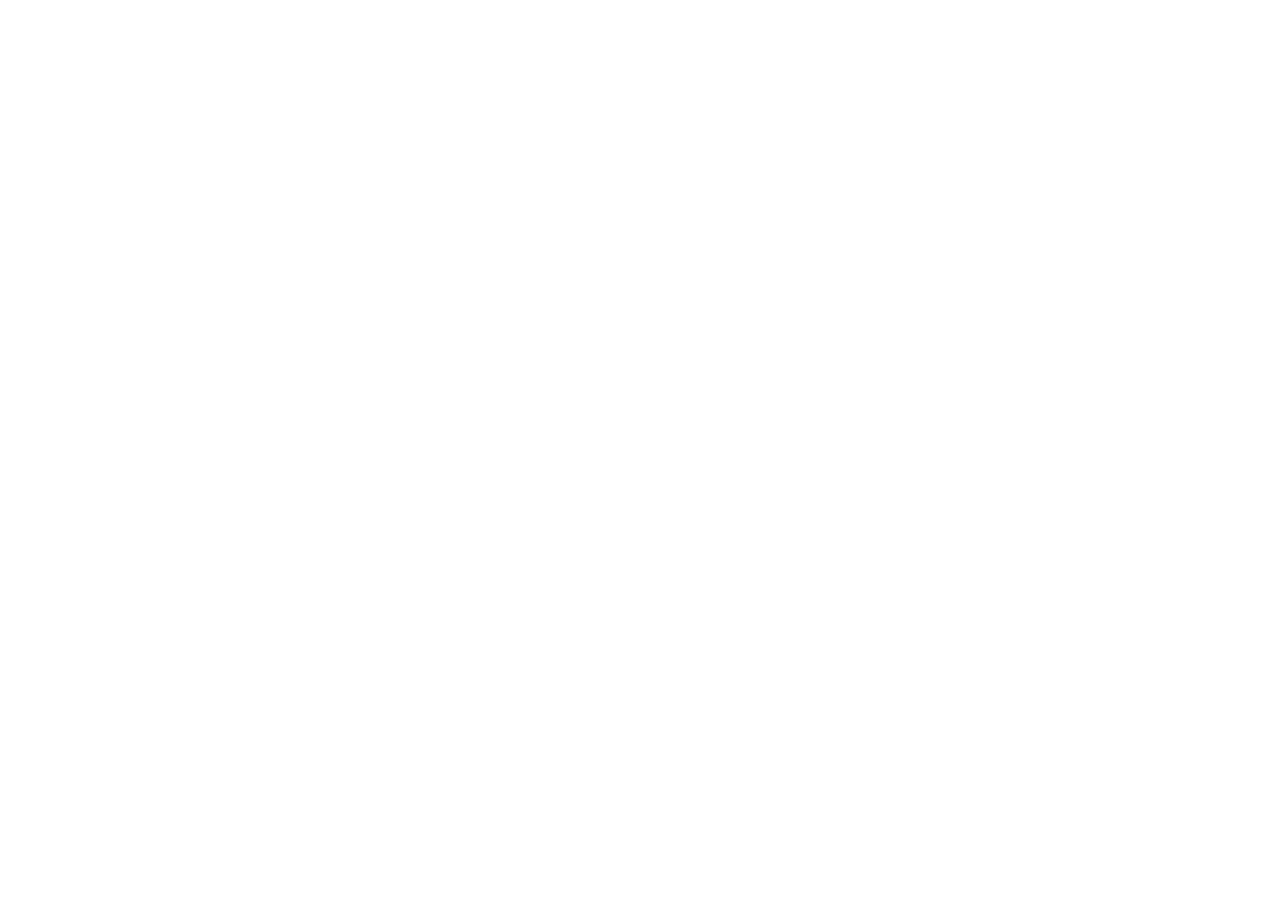
==== index.html @ 7b1ff1d3 "login.html index.html" ====
<!DOCTYPE html>
<!-- 后台主页 -->
<html lang="en">

<head>
  <meta charset="UTF-8">
  <meta http-equiv="X-UA-Compatible" content="IE=edge">
  <meta name="viewport" content="width=device-width, initial-scale=1.0">
  <title>Document</title>
</head>

<body>

</body>

</html>
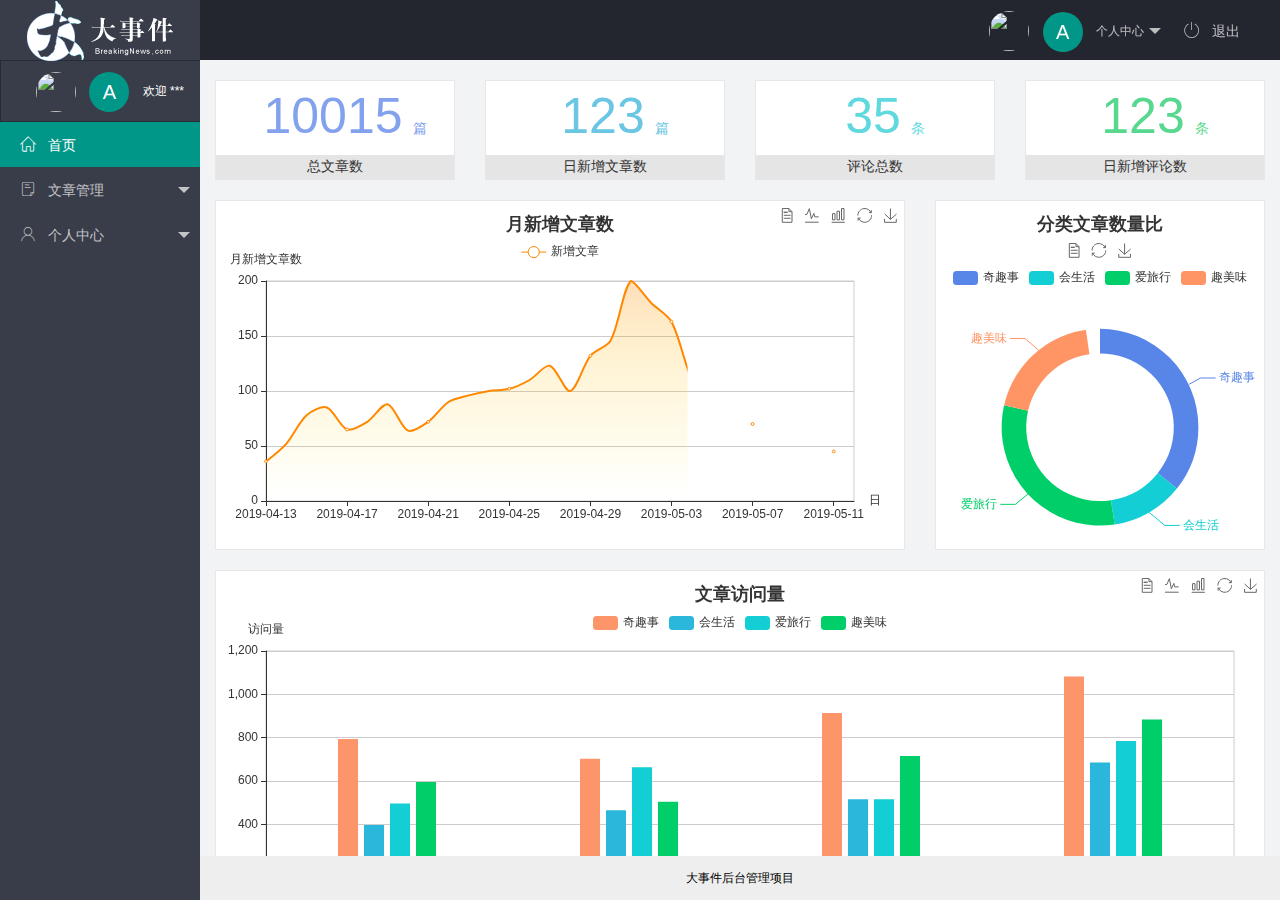
==== commit a3063413: "完成了主页功能的开发" ====
--- a/index.html
+++ b/index.html
@@ -6,11 +6,103 @@
   <meta charset="UTF-8">
   <meta http-equiv="X-UA-Compatible" content="IE=edge">
   <meta name="viewport" content="width=device-width, initial-scale=1.0">
-  <title>Document</title>
+  <title>后台主页</title>
+  <!-- 导入 Layui 的样式表 -->
+  <link rel="stylesheet" href="/assets/lib/layui/css/layui.css">
+  <!-- 导入第三方图标库 -->
+  <link rel="stylesheet" href="/assets/fonts/iconfont.css">
+  <!-- 导入自己的样式表 -->
+  <link rel="stylesheet" href="/assets/css/index.css">
 </head>
 
 <body>
+  <div class="layui-layout layui-layout-admin">
+    <div class="layui-header">
+      <div class="layui-logo layui-hide-xs layui-bg-black">
+        <img src="/assets/images/logo.png" alt="">
+      </div>
+      <!-- 头部区域（可配合layui 已有的水平导航） -->
+      <ul class="layui-nav layui-layout-right">
+        <li class="layui-nav-item layui-hide layui-show-md-inline-block">
+          <a href="javascript:;" class="userinfo">
+            <img src="//tva1.sinaimg.cn/crop.0.0.118.118.180/5db11ff4gw1e77d3nqrv8j203b03cweg.jpg"
+              class="layui-nav-img">
+            <span class="text-avatar">A</span>
+            个人中心
+          </a>
+          <dl class="layui-nav-child">
+            <dd><a href="">基本资料</a></dd>
+            <dd><a href="">更换头像</a></dd>
+            <dd><a href="">重置密码</a></dd>
+          </dl>
+        </li>
+        <li class="layui-nav-item" lay-header-event="menuRight" lay-unselect>
+          <a href="javascript:;" id="btnLogout">
+            <span class="iconfont icon-tuichu"></span>
+            退出
+          </a>
+        </li>
+      </ul>
+    </div>
 
+    <div class="layui-side layui-bg-black">
+      <div class="layui-side-scroll">
+        <div class="userinfo">
+          <img src="//tva1.sinaimg.cn/crop.0.0.118.118.180/5db11ff4gw1e77d3nqrv8j203b03cweg.jpg" class="layui-nav-img">
+          <span class="text-avatar">A</span>
+          <span id="welcome">欢迎 ***</span>
+        </div>
+        <!-- 左侧导航区域（可配合layui已有的垂直导航） -->
+        <ul class="layui-nav layui-nav-tree" lay-shrink="all">
+          <li class="layui-nav-item layui-this">
+            <a href="/home/dashboard.html" target="fm">
+              <span class="iconfont icon-home"></span>
+              首页
+            </a>
+          </li>
+          <li class="layui-nav-item">
+            <a class="" href="javascript:;">
+              <span class="iconfont icon-16"></span>
+              文章管理</a>
+            <dl class="layui-nav-child">
+              <dd><a href="javascript:;"><i class="layui-icon layui-icon-app"></i>文章类别</a></dd>
+              <dd><a href="javascript:;"><i class="layui-icon layui-icon-app"></i>文章列表</a></dd>
+              <dd><a href="javascript:;"><i class="layui-icon layui-icon-app"></i>发布文章</a></dd>
+            </dl>
+          </li>
+          <li class="layui-nav-item">
+            <a href="javascript:;">
+              <span class="iconfont icon-user"></span>
+              个人中心</a>
+            <dl class="layui-nav-child">
+              <dd><a href="javascript:;"><i class="layui-icon layui-icon-app"></i>基本资料</a></dd>
+              <dd><a href="javascript:;"><i class="layui-icon layui-icon-app"></i>更换头像</a></dd>
+              <dd><a href="javascript:;"><i class="layui-icon layui-icon-app"></i>重置密码</a></dd>
+            </dl>
+          </li>
+        </ul>
+      </div>
+    </div>
+
+    <div class="layui-body">
+      <!-- 内容主体区域 -->
+      <iframe src="/home/dashboard.html" frameborder="0" name="fm"></iframe>
+    </div>
+
+    <div class="layui-footer">
+      <!-- 底部固定区域 -->
+      大事件后台管理项目
+    </div>
+  </div>
+
+  <!-- 导入 Layui 的 JS 文件 -->
+  <script src="/assets/lib/layui/layui.all.js"></script>
+  <!-- 导入 jQuery -->
+  <script src="/assets/lib/jquery.js"></script>
+  <!-- 导入自己封装的 baseapi.js 文件 -->
+  <script src="/assets/js/baseapi.js"></script>
+  <!-- 导入自己的 js 文件 -->
+  <script src="/assets/js/index.js"></script>
 </body>
 
 </html>--- a/assets/lib/layui/css/layui.css
+++ b/assets/lib/layui/css/layui.css
@@ -0,0 +1,2 @@
+/** layui-v2.5.5 MIT License By https://www.layui.com */
+ .layui-inline,img{display:inline-block;vertical-align:middle}h1,h2,h3,h4,h5,h6{font-weight:400}.layui-edge,.layui-header,.layui-inline,.layui-main{position:relative}.layui-body,.layui-edge,.layui-elip{overflow:hidden}.layui-btn,.layui-edge,.layui-inline,img{vertical-align:middle}.layui-btn,.layui-disabled,.layui-icon,.layui-unselect{-moz-user-select:none;-webkit-user-select:none;-ms-user-select:none}.layui-elip,.layui-form-checkbox span,.layui-form-pane .layui-form-label{text-overflow:ellipsis;white-space:nowrap}.layui-breadcrumb,.layui-tree-btnGroup{visibility:hidden}blockquote,body,button,dd,div,dl,dt,form,h1,h2,h3,h4,h5,h6,input,li,ol,p,pre,td,textarea,th,ul{margin:0;padding:0;-webkit-tap-highlight-color:rgba(0,0,0,0)}a:active,a:hover{outline:0}img{border:none}li{list-style:none}table{border-collapse:collapse;border-spacing:0}h4,h5,h6{font-size:100%}button,input,optgroup,option,select,textarea{font-family:inherit;font-size:inherit;font-style:inherit;font-weight:inherit;outline:0}pre{white-space:pre-wrap;white-space:-moz-pre-wrap;white-space:-pre-wrap;white-space:-o-pre-wrap;word-wrap:break-word}body{line-height:24px;font:14px Helvetica Neue,Helvetica,PingFang SC,Tahoma,Arial,sans-serif}hr{height:1px;margin:10px 0;border:0;clear:both}a{color:#333;text-decoration:none}a:hover{color:#777}a cite{font-style:normal;*cursor:pointer}.layui-border-box,.layui-border-box *{box-sizing:border-box}.layui-box,.layui-box *{box-sizing:content-box}.layui-clear{clear:both;*zoom:1}.layui-clear:after{content:'\20';clear:both;*zoom:1;display:block;height:0}.layui-inline{*display:inline;*zoom:1}.layui-edge{display:inline-block;width:0;height:0;border-width:6px;border-style:dashed;border-color:transparent}.layui-edge-top{top:-4px;border-bottom-color:#999;border-bottom-style:solid}.layui-edge-right{border-left-color:#999;border-left-style:solid}.layui-edge-bottom{top:2px;border-top-color:#999;border-top-style:solid}.layui-edge-left{border-right-color:#999;border-right-style:solid}.layui-disabled,.layui-disabled:hover{color:#d2d2d2!important;cursor:not-allowed!important}.layui-circle{border-radius:100%}.layui-show{display:block!important}.layui-hide{display:none!important}@font-face{font-family:layui-icon;src:url(../font/iconfont.eot?v=250);src:url(../font/iconfont.eot?v=250#iefix) format('embedded-opentype'),url(../font/iconfont.woff2?v=250) format('woff2'),url(../font/iconfont.woff?v=250) format('woff'),url(../font/iconfont.ttf?v=250) format('truetype'),url(../font/iconfont.svg?v=250#layui-icon) format('svg')}.layui-icon{font-family:layui-icon!important;font-size:16px;font-style:normal;-webkit-font-smoothing:antialiased;-moz-osx-font-smoothing:grayscale}.layui-icon-reply-fill:before{content:"\e611"}.layui-icon-set-fill:before{content:"\e614"}.layui-icon-menu-fill:before{content:"\e60f"}.layui-icon-search:before{content:"\e615"}.layui-icon-share:before{content:"\e641"}.layui-icon-set-sm:before{content:"\e620"}.layui-icon-engine:before{content:"\e628"}.layui-icon-close:before{content:"\1006"}.layui-icon-close-fill:before{content:"\1007"}.layui-icon-chart-screen:before{content:"\e629"}.layui-icon-star:before{content:"\e600"}.layui-icon-circle-dot:before{content:"\e617"}.layui-icon-chat:before{content:"\e606"}.layui-icon-release:before{content:"\e609"}.layui-icon-list:before{content:"\e60a"}.layui-icon-chart:before{content:"\e62c"}.layui-icon-ok-circle:before{content:"\1005"}.layui-icon-layim-theme:before{content:"\e61b"}.layui-icon-table:before{content:"\e62d"}.layui-icon-right:before{content:"\e602"}.layui-icon-left:before{content:"\e603"}.layui-icon-cart-simple:before{content:"\e698"}.layui-icon-face-cry:before{content:"\e69c"}.layui-icon-face-smile:before{content:"\e6af"}.layui-icon-survey:before{content:"\e6b2"}.layui-icon-tree:before{content:"\e62e"}.layui-icon-upload-circle:before{content:"\e62f"}.layui-icon-add-circle:before{content:"\e61f"}.layui-icon-download-circle:before{content:"\e601"}.layui-icon-templeate-1:before{content:"\e630"}.layui-icon-util:before{content:"\e631"}.layui-icon-face-surprised:before{content:"\e664"}.layui-icon-edit:before{content:"\e642"}.layui-icon-speaker:before{content:"\e645"}.layui-icon-down:before{content:"\e61a"}.layui-icon-file:before{content:"\e621"}.layui-icon-layouts:before{content:"\e632"}.layui-icon-rate-half:before{content:"\e6c9"}.layui-icon-add-circle-fine:before{content:"\e608"}.layui-icon-prev-circle:before{content:"\e633"}.layui-icon-read:before{content:"\e705"}.layui-icon-404:before{content:"\e61c"}.layui-icon-carousel:before{content:"\e634"}.layui-icon-help:before{content:"\e607"}.layui-icon-code-circle:before{content:"\e635"}.layui-icon-water:before{content:"\e636"}.layui-icon-username:before{content:"\e66f"}.layui-icon-find-fill:before{content:"\e670"}.layui-icon-about:before{content:"\e60b"}.layui-icon-location:before{content:"\e715"}.layui-icon-up:before{content:"\e619"}.layui-icon-pause:before{content:"\e651"}.layui-icon-date:before{content:"\e637"}.layui-icon-layim-uploadfile:before{content:"\e61d"}.layui-icon-delete:before{content:"\e640"}.layui-icon-play:before{content:"\e652"}.layui-icon-top:before{content:"\e604"}.layui-icon-friends:before{content:"\e612"}.layui-icon-refresh-3:before{content:"\e9aa"}.layui-icon-ok:before{content:"\e605"}.layui-icon-layer:before{content:"\e638"}.layui-icon-face-smile-fine:before{content:"\e60c"}.layui-icon-dollar:before{content:"\e659"}.layui-icon-group:before{content:"\e613"}.layui-icon-layim-download:before{content:"\e61e"}.layui-icon-picture-fine:before{content:"\e60d"}.layui-icon-link:before{content:"\e64c"}.layui-icon-diamond:before{content:"\e735"}.layui-icon-log:before{content:"\e60e"}.layui-icon-rate-solid:before{content:"\e67a"}.layui-icon-fonts-del:before{content:"\e64f"}.layui-icon-unlink:before{content:"\e64d"}.layui-icon-fonts-clear:before{content:"\e639"}.layui-icon-triangle-r:before{content:"\e623"}.layui-icon-circle:before{content:"\e63f"}.layui-icon-radio:before{content:"\e643"}.layui-icon-align-center:before{content:"\e647"}.layui-icon-align-right:before{content:"\e648"}.layui-icon-align-left:before{content:"\e649"}.layui-icon-loading-1:before{content:"\e63e"}.layui-icon-return:before{content:"\e65c"}.layui-icon-fonts-strong:before{content:"\e62b"}.layui-icon-upload:before{content:"\e67c"}.layui-icon-dialogue:before{content:"\e63a"}.layui-icon-video:before{content:"\e6ed"}.layui-icon-headset:before{content:"\e6fc"}.layui-icon-cellphone-fine:before{content:"\e63b"}.layui-icon-add-1:before{content:"\e654"}.layui-icon-face-smile-b:before{content:"\e650"}.layui-icon-fonts-html:before{content:"\e64b"}.layui-icon-form:before{content:"\e63c"}.layui-icon-cart:before{content:"\e657"}.layui-icon-camera-fill:before{content:"\e65d"}.layui-icon-tabs:before{content:"\e62a"}.layui-icon-fonts-code:before{content:"\e64e"}.layui-icon-fire:before{content:"\e756"}.layui-icon-set:before{content:"\e716"}.layui-icon-fonts-u:before{content:"\e646"}.layui-icon-triangle-d:before{content:"\e625"}.layui-icon-tips:before{content:"\e702"}.layui-icon-picture:before{content:"\e64a"}.layui-icon-more-vertical:before{content:"\e671"}.layui-icon-flag:before{content:"\e66c"}.layui-icon-loading:before{content:"\e63d"}.layui-icon-fonts-i:before{content:"\e644"}.layui-icon-refresh-1:before{content:"\e666"}.layui-icon-rmb:before{content:"\e65e"}.layui-icon-home:before{content:"\e68e"}.layui-icon-user:before{content:"\e770"}.layui-icon-notice:before{content:"\e667"}.layui-icon-login-weibo:before{content:"\e675"}.layui-icon-voice:before{content:"\e688"}.layui-icon-upload-drag:before{content:"\e681"}.layui-icon-login-qq:before{content:"\e676"}.layui-icon-snowflake:before{content:"\e6b1"}.layui-icon-file-b:before{content:"\e655"}.layui-icon-template:before{content:"\e663"}.layui-icon-auz:before{content:"\e672"}.layui-icon-console:before{content:"\e665"}.layui-icon-app:before{content:"\e653"}.layui-icon-prev:before{content:"\e65a"}.layui-icon-website:before{content:"\e7ae"}.layui-icon-next:before{content:"\e65b"}.layui-icon-component:before{content:"\e857"}.layui-icon-more:before{content:"\e65f"}.layui-icon-login-wechat:before{content:"\e677"}.layui-icon-shrink-right:before{content:"\e668"}.layui-icon-spread-left:before{content:"\e66b"}.layui-icon-camera:before{content:"\e660"}.layui-icon-note:before{content:"\e66e"}.layui-icon-refresh:before{content:"\e669"}.layui-icon-female:before{content:"\e661"}.layui-icon-male:before{content:"\e662"}.layui-icon-password:before{content:"\e673"}.layui-icon-senior:before{content:"\e674"}.layui-icon-theme:before{content:"\e66a"}.layui-icon-tread:before{content:"\e6c5"}.layui-icon-praise:before{content:"\e6c6"}.layui-icon-star-fill:before{content:"\e658"}.layui-icon-rate:before{content:"\e67b"}.layui-icon-template-1:before{content:"\e656"}.layui-icon-vercode:before{content:"\e679"}.layui-icon-cellphone:before{content:"\e678"}.layui-icon-screen-full:before{content:"\e622"}.layui-icon-screen-restore:before{content:"\e758"}.layui-icon-cols:before{content:"\e610"}.layui-icon-export:before{content:"\e67d"}.layui-icon-print:before{content:"\e66d"}.layui-icon-slider:before{content:"\e714"}.layui-icon-addition:before{content:"\e624"}.layui-icon-subtraction:before{content:"\e67e"}.layui-icon-service:before{content:"\e626"}.layui-icon-transfer:before{content:"\e691"}.layui-main{width:1140px;margin:0 auto}.layui-header{z-index:1000;height:60px}.layui-header a:hover{transition:all .5s;-webkit-transition:all .5s}.layui-side{position:fixed;left:0;top:0;bottom:0;z-index:999;width:200px;overflow-x:hidden}.layui-side-scroll{position:relative;width:220px;height:100%;overflow-x:hidden}.layui-body{position:absolute;left:200px;right:0;top:0;bottom:0;z-index:998;width:auto;overflow-y:auto;box-sizing:border-box}.layui-layout-body{overflow:hidden}.layui-layout-admin .layui-header{background-color:#23262E}.layui-layout-admin .layui-side{top:60px;width:200px;overflow-x:hidden}.layui-layout-admin .layui-body{position:fixed;top:60px;bottom:44px}.layui-layout-admin .layui-main{width:auto;margin:0 15px}.layui-layout-admin .layui-footer{position:fixed;left:200px;right:0;bottom:0;height:44px;line-height:44px;padding:0 15px;background-color:#eee}.layui-layout-admin .layui-logo{position:absolute;left:0;top:0;width:200px;height:100%;line-height:60px;text-align:center;color:#009688;font-size:16px}.layui-layout-admin .layui-header .layui-nav{background:0 0}.layui-layout-left{position:absolute!important;left:200px;top:0}.layui-layout-right{position:absolute!important;right:0;top:0}.layui-container{position:relative;margin:0 auto;padding:0 15px;box-sizing:border-box}.layui-fluid{position:relative;margin:0 auto;padding:0 15px}.layui-row:after,.layui-row:before{content:'';display:block;clear:both}.layui-col-lg1,.layui-col-lg10,.layui-col-lg11,.layui-col-lg12,.layui-col-lg2,.layui-col-lg3,.layui-col-lg4,.layui-col-lg5,.layui-col-lg6,.layui-col-lg7,.layui-col-lg8,.layui-col-lg9,.layui-col-md1,.layui-col-md10,.layui-col-md11,.layui-col-md12,.layui-col-md2,.layui-col-md3,.layui-col-md4,.layui-col-md5,.layui-col-md6,.layui-col-md7,.layui-col-md8,.layui-col-md9,.layui-col-sm1,.layui-col-sm10,.layui-col-sm11,.layui-col-sm12,.layui-col-sm2,.layui-col-sm3,.layui-col-sm4,.layui-col-sm5,.layui-col-sm6,.layui-col-sm7,.layui-col-sm8,.layui-col-sm9,.layui-col-xs1,.layui-col-xs10,.layui-col-xs11,.layui-col-xs12,.layui-col-xs2,.layui-col-xs3,.layui-col-xs4,.layui-col-xs5,.layui-col-xs6,.layui-col-xs7,.layui-col-xs8,.layui-col-xs9{position:relative;display:block;box-sizing:border-box}.layui-col-xs1,.layui-col-xs10,.layui-col-xs11,.layui-col-xs12,.layui-col-xs2,.layui-col-xs3,.layui-col-xs4,.layui-col-xs5,.layui-col-xs6,.layui-col-xs7,.layui-col-xs8,.layui-col-xs9{float:left}.layui-col-xs1{width:8.33333333%}.layui-col-xs2{width:16.66666667%}.layui-col-xs3{width:25%}.layui-col-xs4{width:33.33333333%}.layui-col-xs5{width:41.66666667%}.layui-col-xs6{width:50%}.layui-col-xs7{width:58.33333333%}.layui-col-xs8{width:66.66666667%}.layui-col-xs9{width:75%}.layui-col-xs10{width:83.33333333%}.layui-col-xs11{width:91.66666667%}.layui-col-xs12{width:100%}.layui-col-xs-offset1{margin-left:8.33333333%}.layui-col-xs-offset2{margin-left:16.66666667%}.layui-col-xs-offset3{margin-left:25%}.layui-col-xs-offset4{margin-left:33.33333333%}.layui-col-xs-offset5{margin-left:41.66666667%}.layui-col-xs-offset6{margin-left:50%}.layui-col-xs-offset7{margin-left:58.33333333%}.layui-col-xs-offset8{margin-left:66.66666667%}.layui-col-xs-offset9{margin-left:75%}.layui-col-xs-offset10{margin-left:83.33333333%}.layui-col-xs-offset11{margin-left:91.66666667%}.layui-col-xs-offset12{margin-left:100%}@media screen and (max-width:768px){.layui-hide-xs{display:none!important}.layui-show-xs-block{display:block!important}.layui-show-xs-inline{display:inline!important}.layui-show-xs-inline-block{display:inline-block!important}}@media screen and (min-width:768px){.layui-container{width:750px}.layui-hide-sm{display:none!important}.layui-show-sm-block{display:block!important}.layui-show-sm-inline{display:inline!important}.layui-show-sm-inline-block{display:inline-block!important}.layui-col-sm1,.layui-col-sm10,.layui-col-sm11,.layui-col-sm12,.layui-col-sm2,.layui-col-sm3,.layui-col-sm4,.layui-col-sm5,.layui-col-sm6,.layui-col-sm7,.layui-col-sm8,.layui-col-sm9{float:left}.layui-col-sm1{width:8.33333333%}.layui-col-sm2{width:16.66666667%}.layui-col-sm3{width:25%}.layui-col-sm4{width:33.33333333%}.layui-col-sm5{width:41.66666667%}.layui-col-sm6{width:50%}.layui-col-sm7{width:58.33333333%}.layui-col-sm8{width:66.66666667%}.layui-col-sm9{width:75%}.layui-col-sm10{width:83.33333333%}.layui-col-sm11{width:91.66666667%}.layui-col-sm12{width:100%}.layui-col-sm-offset1{margin-left:8.33333333%}.layui-col-sm-offset2{margin-left:16.66666667%}.layui-col-sm-offset3{margin-left:25%}.layui-col-sm-offset4{margin-left:33.33333333%}.layui-col-sm-offset5{margin-left:41.66666667%}.layui-col-sm-offset6{margin-left:50%}.layui-col-sm-offset7{margin-left:58.33333333%}.layui-col-sm-offset8{margin-left:66.66666667%}.layui-col-sm-offset9{margin-left:75%}.layui-col-sm-offset10{margin-left:83.33333333%}.layui-col-sm-offset11{margin-left:91.66666667%}.layui-col-sm-offset12{margin-left:100%}}@media screen and (min-width:992px){.layui-container{width:970px}.layui-hide-md{display:none!important}.layui-show-md-block{display:block!important}.layui-show-md-inline{display:inline!important}.layui-show-md-inline-block{display:inline-block!important}.layui-col-md1,.layui-col-md10,.layui-col-md11,.layui-col-md12,.layui-col-md2,.layui-col-md3,.layui-col-md4,.layui-col-md5,.layui-col-md6,.layui-col-md7,.layui-col-md8,.layui-col-md9{float:left}.layui-col-md1{width:8.33333333%}.layui-col-md2{width:16.66666667%}.layui-col-md3{width:25%}.layui-col-md4{width:33.33333333%}.layui-col-md5{width:41.66666667%}.layui-col-md6{width:50%}.layui-col-md7{width:58.33333333%}.layui-col-md8{width:66.66666667%}.layui-col-md9{width:75%}.layui-col-md10{width:83.33333333%}.layui-col-md11{width:91.66666667%}.layui-col-md12{width:100%}.layui-col-md-offset1{margin-left:8.33333333%}.layui-col-md-offset2{margin-left:16.66666667%}.layui-col-md-offset3{margin-left:25%}.layui-col-md-offset4{margin-left:33.33333333%}.layui-col-md-offset5{margin-left:41.66666667%}.layui-col-md-offset6{margin-left:50%}.layui-col-md-offset7{margin-left:58.33333333%}.layui-col-md-offset8{margin-left:66.66666667%}.layui-col-md-offset9{margin-left:75%}.layui-col-md-offset10{margin-left:83.33333333%}.layui-col-md-offset11{margin-left:91.66666667%}.layui-col-md-offset12{margin-left:100%}}@media screen and (min-width:1200px){.layui-container{width:1170px}.layui-hide-lg{display:none!important}.layui-show-lg-block{display:block!important}.layui-show-lg-inline{display:inline!important}.layui-show-lg-inline-block{display:inline-block!important}.layui-col-lg1,.layui-col-lg10,.layui-col-lg11,.layui-col-lg12,.layui-col-lg2,.layui-col-lg3,.layui-col-lg4,.layui-col-lg5,.layui-col-lg6,.layui-col-lg7,.layui-col-lg8,.layui-col-lg9{float:left}.layui-col-lg1{width:8.33333333%}.layui-col-lg2{width:16.66666667%}.layui-col-lg3{width:25%}.layui-col-lg4{width:33.33333333%}.layui-col-lg5{width:41.66666667%}.layui-col-lg6{width:50%}.layui-col-lg7{width:58.33333333%}.layui-col-lg8{width:66.66666667%}.layui-col-lg9{width:75%}.layui-col-lg10{width:83.33333333%}.layui-col-lg11{width:91.66666667%}.layui-col-lg12{width:100%}.layui-col-lg-offset1{margin-left:8.33333333%}.layui-col-lg-offset2{margin-left:16.66666667%}.layui-col-lg-offset3{margin-left:25%}.layui-col-lg-offset4{margin-left:33.33333333%}.layui-col-lg-offset5{margin-left:41.66666667%}.layui-col-lg-offset6{margin-left:50%}.layui-col-lg-offset7{margin-left:58.33333333%}.layui-col-lg-offset8{margin-left:66.66666667%}.layui-col-lg-offset9{margin-left:75%}.layui-col-lg-offset10{margin-left:83.33333333%}.layui-col-lg-offset11{margin-left:91.66666667%}.layui-col-lg-offset12{margin-left:100%}}.layui-col-space1{margin:-.5px}.layui-col-space1>*{padding:.5px}.layui-col-space3{margin:-1.5px}.layui-col-space3>*{padding:1.5px}.layui-col-space5{margin:-2.5px}.layui-col-space5>*{padding:2.5px}.layui-col-space8{margin:-3.5px}.layui-col-space8>*{padding:3.5px}.layui-col-space10{margin:-5px}.layui-col-space10>*{padding:5px}.layui-col-space12{margin:-6px}.layui-col-space12>*{padding:6px}.layui-col-space15{margin:-7.5px}.layui-col-space15>*{padding:7.5px}.layui-col-space18{margin:-9px}.layui-col-space18>*{padding:9px}.layui-col-space20{margin:-10px}.layui-col-space20>*{padding:10px}.layui-col-space22{margin:-11px}.layui-col-space22>*{padding:11px}.layui-col-space25{margin:-12.5px}.layui-col-space25>*{padding:12.5px}.layui-col-space30{margin:-15px}.layui-col-space30>*{padding:15px}.layui-btn,.layui-input,.layui-select,.layui-textarea,.layui-upload-button{outline:0;-webkit-appearance:none;transition:all .3s;-webkit-transition:all .3s;box-sizing:border-box}.layui-elem-quote{margin-bottom:10px;padding:15px;line-height:22px;border-left:5px solid #009688;border-radius:0 2px 2px 0;background-color:#f2f2f2}.layui-quote-nm{border-style:solid;border-width:1px 1px 1px 5px;background:0 0}.layui-elem-field{margin-bottom:10px;padding:0;border-width:1px;border-style:solid}.layui-elem-field legend{margin-left:20px;padding:0 10px;font-size:20px;font-weight:300}.layui-field-title{margin:10px 0 20px;border-width:1px 0 0}.layui-field-box{padding:10px 15px}.layui-field-title .layui-field-box{padding:10px 0}.layui-progress{position:relative;height:6px;border-radius:20px;background-color:#e2e2e2}.layui-progress-bar{position:absolute;left:0;top:0;width:0;max-width:100%;height:6px;border-radius:20px;text-align:right;background-color:#5FB878;transition:all .3s;-webkit-transition:all .3s}.layui-progress-big,.layui-progress-big .layui-progress-bar{height:18px;line-height:18px}.layui-progress-text{position:relative;top:-20px;line-height:18px;font-size:12px;color:#666}.layui-progress-big .layui-progress-text{position:static;padding:0 10px;color:#fff}.layui-collapse{border-width:1px;border-style:solid;border-radius:2px}.layui-colla-content,.layui-colla-item{border-top-width:1px;border-top-style:solid}.layui-colla-item:first-child{border-top:none}.layui-colla-title{position:relative;height:42px;line-height:42px;padding:0 15px 0 35px;color:#333;background-color:#f2f2f2;cursor:pointer;font-size:14px;overflow:hidden}.layui-colla-content{display:none;padding:10px 15px;line-height:22px;color:#666}.layui-colla-icon{position:absolute;left:15px;top:0;font-size:14px}.layui-card{margin-bottom:15px;border-radius:2px;background-color:#fff;box-shadow:0 1px 2px 0 rgba(0,0,0,.05)}.layui-card:last-child{margin-bottom:0}.layui-card-header{position:relative;height:42px;line-height:42px;padding:0 15px;border-bottom:1px solid #f6f6f6;color:#333;border-radius:2px 2px 0 0;font-size:14px}.layui-bg-black,.layui-bg-blue,.layui-bg-cyan,.layui-bg-green,.layui-bg-orange,.layui-bg-red{color:#fff!important}.layui-card-body{position:relative;padding:10px 15px;line-height:24px}.layui-card-body[pad15]{padding:15px}.layui-card-body[pad20]{padding:20px}.layui-card-body .layui-table{margin:5px 0}.layui-card .layui-tab{margin:0}.layui-panel-window{position:relative;padding:15px;border-radius:0;border-top:5px solid #E6E6E6;background-color:#fff}.layui-auxiliar-moving{position:fixed;left:0;right:0;top:0;bottom:0;width:100%;height:100%;background:0 0;z-index:9999999999}.layui-form-label,.layui-form-mid,.layui-form-select,.layui-input-block,.layui-input-inline,.layui-textarea{position:relative}.layui-bg-red{background-color:#FF5722!important}.layui-bg-orange{background-color:#FFB800!important}.layui-bg-green{background-color:#009688!important}.layui-bg-cyan{background-color:#2F4056!important}.layui-bg-blue{background-color:#1E9FFF!important}.layui-bg-black{background-color:#393D49!important}.layui-bg-gray{background-color:#eee!important;color:#666!important}.layui-badge-rim,.layui-colla-content,.layui-colla-item,.layui-collapse,.layui-elem-field,.layui-form-pane .layui-form-item[pane],.layui-form-pane .layui-form-label,.layui-input,.layui-layedit,.layui-layedit-tool,.layui-quote-nm,.layui-select,.layui-tab-bar,.layui-tab-card,.layui-tab-title,.layui-tab-title .layui-this:after,.layui-textarea{border-color:#e6e6e6}.layui-timeline-item:before,hr{background-color:#e6e6e6}.layui-text{line-height:22px;font-size:14px;color:#666}.layui-text h1,.layui-text h2,.layui-text h3{font-weight:500;color:#333}.layui-text h1{font-size:30px}.layui-text h2{font-size:24px}.layui-text h3{font-size:18px}.layui-text a:not(.layui-btn){color:#01AAED}.layui-text a:not(.layui-btn):hover{text-decoration:underline}.layui-text ul{padding:5px 0 5px 15px}.layui-text ul li{margin-top:5px;list-style-type:disc}.layui-text em,.layui-word-aux{color:#999!important;padding:0 5px!important}.layui-btn{display:inline-block;height:38px;line-height:38px;padding:0 18px;background-color:#009688;color:#fff;white-space:nowrap;text-align:center;font-size:14px;border:none;border-radius:2px;cursor:pointer}.layui-btn:hover{opacity:.8;filter:alpha(opacity=80);color:#fff}.layui-btn:active{opacity:1;filter:alpha(opacity=100)}.layui-btn+.layui-btn{margin-left:10px}.layui-btn-container{font-size:0}.layui-btn-container .layui-btn{margin-right:10px;margin-bottom:10px}.layui-btn-container .layui-btn+.layui-btn{margin-left:0}.layui-table .layui-btn-container .layui-btn{margin-bottom:9px}.layui-btn-radius{border-radius:100px}.layui-btn .layui-icon{margin-right:3px;font-size:18px;vertical-align:bottom;vertical-align:middle\9}.layui-btn-primary{border:1px solid #C9C9C9;background-color:#fff;color:#555}.layui-btn-primary:hover{border-color:#009688;color:#333}.layui-btn-normal{background-color:#1E9FFF}.layui-btn-warm{background-color:#FFB800}.layui-btn-danger{background-color:#FF5722}.layui-btn-checked{background-color:#5FB878}.layui-btn-disabled,.layui-btn-disabled:active,.layui-btn-disabled:hover{border:1px solid #e6e6e6;background-color:#FBFBFB;color:#C9C9C9;cursor:not-allowed;opacity:1}.layui-btn-lg{height:44px;line-height:44px;padding:0 25px;font-size:16px}.layui-btn-sm{height:30px;line-height:30px;padding:0 10px;font-size:12px}.layui-btn-sm i{font-size:16px!important}.layui-btn-xs{height:22px;line-height:22px;padding:0 5px;font-size:12px}.layui-btn-xs i{font-size:14px!important}.layui-btn-group{display:inline-block;vertical-align:middle;font-size:0}.layui-btn-group .layui-btn{margin-left:0!important;margin-right:0!important;border-left:1px solid rgba(255,255,255,.5);border-radius:0}.layui-btn-group .layui-btn-primary{border-left:none}.layui-btn-group .layui-btn-primary:hover{border-color:#C9C9C9;color:#009688}.layui-btn-group .layui-btn:first-child{border-left:none;border-radius:2px 0 0 2px}.layui-btn-group .layui-btn-primary:first-child{border-left:1px solid #c9c9c9}.layui-btn-group .layui-btn:last-child{border-radius:0 2px 2px 0}.layui-btn-group .layui-btn+.layui-btn{margin-left:0}.layui-btn-group+.layui-btn-group{margin-left:10px}.layui-btn-fluid{width:100%}.layui-input,.layui-select,.layui-textarea{height:38px;line-height:1.3;line-height:38px\9;border-width:1px;border-style:solid;background-color:#fff;border-radius:2px}.layui-input::-webkit-input-placeholder,.layui-select::-webkit-input-placeholder,.layui-textarea::-webkit-input-placeholder{line-height:1.3}.layui-input,.layui-textarea{display:block;width:100%;padding-left:10px}.layui-input:hover,.layui-textarea:hover{border-color:#D2D2D2!important}.layui-input:focus,.layui-textarea:focus{border-color:#C9C9C9!important}.layui-textarea{min-height:100px;height:auto;line-height:20px;padding:6px 10px;resize:vertical}.layui-select{padding:0 10px}.layui-form input[type=checkbox],.layui-form input[type=radio],.layui-form select{display:none}.layui-form [lay-ignore]{display:initial}.layui-form-item{margin-bottom:15px;clear:both;*zoom:1}.layui-form-item:after{content:'\20';clear:both;*zoom:1;display:block;height:0}.layui-form-label{float:left;display:block;padding:9px 15px;width:80px;font-weight:400;line-height:20px;text-align:right}.layui-form-label-col{display:block;float:none;padding:9px 0;line-height:20px;text-align:left}.layui-form-item .layui-inline{margin-bottom:5px;margin-right:10px}.layui-input-block{margin-left:110px;min-height:36px}.layui-input-inline{display:inline-block;vertical-align:middle}.layui-form-item .layui-input-inline{float:left;width:190px;margin-right:10px}.layui-form-text .layui-input-inline{width:auto}.layui-form-mid{float:left;display:block;padding:9px 0!important;line-height:20px;margin-right:10px}.layui-form-danger+.layui-form-select .layui-input,.layui-form-danger:focus{border-color:#FF5722!important}.layui-form-select .layui-input{padding-right:30px;cursor:pointer}.layui-form-select .layui-edge{position:absolute;right:10px;top:50%;margin-top:-3px;cursor:pointer;border-width:6px;border-top-color:#c2c2c2;border-top-style:solid;transition:all .3s;-webkit-transition:all .3s}.layui-form-select dl{display:none;position:absolute;left:0;top:42px;padding:5px 0;z-index:899;min-width:100%;border:1px solid #d2d2d2;max-height:300px;overflow-y:auto;background-color:#fff;border-radius:2px;box-shadow:0 2px 4px rgba(0,0,0,.12);box-sizing:border-box}.layui-form-select dl dd,.layui-form-select dl dt{padding:0 10px;line-height:36px;white-space:nowrap;overflow:hidden;text-overflow:ellipsis}.layui-form-select dl dt{font-size:12px;color:#999}.layui-form-select dl dd{cursor:pointer}.layui-form-select dl dd:hover{background-color:#f2f2f2;-webkit-transition:.5s all;transition:.5s all}.layui-form-select .layui-select-group dd{padding-left:20px}.layui-form-select dl dd.layui-select-tips{padding-left:10px!important;color:#999}.layui-form-select dl dd.layui-this{background-color:#5FB878;color:#fff}.layui-form-checkbox,.layui-form-select dl dd.layui-disabled{background-color:#fff}.layui-form-selected dl{display:block}.layui-form-checkbox,.layui-form-checkbox *,.layui-form-switch{display:inline-block;vertical-align:middle}.layui-form-selected .layui-edge{margin-top:-9px;-webkit-transform:rotate(180deg);transform:rotate(180deg);margin-top:-3px\9}:root .layui-form-selected .layui-edge{margin-top:-9px\0/IE9}.layui-form-selectup dl{top:auto;bottom:42px}.layui-select-none{margin:5px 0;text-align:center;color:#999}.layui-select-disabled .layui-disabled{border-color:#eee!important}.layui-select-disabled .layui-edge{border-top-color:#d2d2d2}.layui-form-checkbox{position:relative;height:30px;line-height:30px;margin-right:10px;padding-right:30px;cursor:pointer;font-size:0;-webkit-transition:.1s linear;transition:.1s linear;box-sizing:border-box}.layui-form-checkbox span{padding:0 10px;height:100%;font-size:14px;border-radius:2px 0 0 2px;background-color:#d2d2d2;color:#fff;overflow:hidden}.layui-form-checkbox:hover span{background-color:#c2c2c2}.layui-form-checkbox i{position:absolute;right:0;top:0;width:30px;height:28px;border:1px solid #d2d2d2;border-left:none;border-radius:0 2px 2px 0;color:#fff;font-size:20px;text-align:center}.layui-form-checkbox:hover i{border-color:#c2c2c2;color:#c2c2c2}.layui-form-checked,.layui-form-checked:hover{border-color:#5FB878}.layui-form-checked span,.layui-form-checked:hover span{background-color:#5FB878}.layui-form-checked i,.layui-form-checked:hover i{color:#5FB878}.layui-form-item .layui-form-checkbox{margin-top:4px}.layui-form-checkbox[lay-skin=primary]{height:auto!important;line-height:normal!important;min-width:18px;min-height:18px;border:none!important;margin-right:0;padding-left:28px;padding-right:0;background:0 0}.layui-form-checkbox[lay-skin=primary] span{padding-left:0;padding-right:15px;line-height:18px;background:0 0;color:#666}.layui-form-checkbox[lay-skin=primary] i{right:auto;left:0;width:16px;height:16px;line-height:16px;border:1px solid #d2d2d2;font-size:12px;border-radius:2px;background-color:#fff;-webkit-transition:.1s linear;transition:.1s linear}.layui-form-checkbox[lay-skin=primary]:hover i{border-color:#5FB878;color:#fff}.layui-form-checked[lay-skin=primary] i{border-color:#5FB878!important;background-color:#5FB878;color:#fff}.layui-checkbox-disbaled[lay-skin=primary] span{background:0 0!important;color:#c2c2c2}.layui-checkbox-disbaled[lay-skin=primary]:hover i{border-color:#d2d2d2}.layui-form-item .layui-form-checkbox[lay-skin=primary]{margin-top:10px}.layui-form-switch{position:relative;height:22px;line-height:22px;min-width:35px;padding:0 5px;margin-top:8px;border:1px solid #d2d2d2;border-radius:20px;cursor:pointer;background-color:#fff;-webkit-transition:.1s linear;transition:.1s linear}.layui-form-switch i{position:absolute;left:5px;top:3px;width:16px;height:16px;border-radius:20px;background-color:#d2d2d2;-webkit-transition:.1s linear;transition:.1s linear}.layui-form-switch em{position:relative;top:0;width:25px;margin-left:21px;padding:0!important;text-align:center!important;color:#999!important;font-style:normal!important;font-size:12px}.layui-form-onswitch{border-color:#5FB878;background-color:#5FB878}.layui-checkbox-disbaled,.layui-checkbox-disbaled i{border-color:#e2e2e2!important}.layui-form-onswitch i{left:100%;margin-left:-21px;background-color:#fff}.layui-form-onswitch em{margin-left:5px;margin-right:21px;color:#fff!important}.layui-checkbox-disbaled span{background-color:#e2e2e2!important}.layui-checkbox-disbaled:hover i{color:#fff!important}[lay-radio]{display:none}.layui-form-radio,.layui-form-radio *{display:inline-block;vertical-align:middle}.layui-form-radio{line-height:28px;margin:6px 10px 0 0;padding-right:10px;cursor:pointer;font-size:0}.layui-form-radio *{font-size:14px}.layui-form-radio>i{margin-right:8px;font-size:22px;color:#c2c2c2}.layui-form-radio>i:hover,.layui-form-radioed>i{color:#5FB878}.layui-radio-disbaled>i{color:#e2e2e2!important}.layui-form-pane .layui-form-label{width:110px;padding:8px 15px;height:38px;line-height:20px;border-width:1px;border-style:solid;border-radius:2px 0 0 2px;text-align:center;background-color:#FBFBFB;overflow:hidden;box-sizing:border-box}.layui-form-pane .layui-input-inline{margin-left:-1px}.layui-form-pane .layui-input-block{margin-left:110px;left:-1px}.layui-form-pane .layui-input{border-radius:0 2px 2px 0}.layui-form-pane .layui-form-text .layui-form-label{float:none;width:100%;border-radius:2px;box-sizing:border-box;text-align:left}.layui-form-pane .layui-form-text .layui-input-inline{display:block;margin:0;top:-1px;clear:both}.layui-form-pane .layui-form-text .layui-input-block{margin:0;left:0;top:-1px}.layui-form-pane .layui-form-text .layui-textarea{min-height:100px;border-radius:0 0 2px 2px}.layui-form-pane .layui-form-checkbox{margin:4px 0 4px 10px}.layui-form-pane .layui-form-radio,.layui-form-pane .layui-form-switch{margin-top:6px;margin-left:10px}.layui-form-pane .layui-form-item[pane]{position:relative;border-width:1px;border-style:solid}.layui-form-pane .layui-form-item[pane] .layui-form-label{position:absolute;left:0;top:0;height:100%;border-width:0 1px 0 0}.layui-form-pane .layui-form-item[pane] .layui-input-inline{margin-left:110px}@media screen and (max-width:450px){.layui-form-item .layui-form-label{text-overflow:ellipsis;overflow:hidden;white-space:nowrap}.layui-form-item .layui-inline{display:block;margin-right:0;margin-bottom:20px;clear:both}.layui-form-item .layui-inline:after{content:'\20';clear:both;display:block;height:0}.layui-form-item .layui-input-inline{display:block;float:none;left:-3px;width:auto;margin:0 0 10px 112px}.layui-form-item .layui-input-inline+.layui-form-mid{margin-left:110px;top:-5px;padding:0}.layui-form-item .layui-form-checkbox{margin-right:5px;margin-bottom:5px}}.layui-layedit{border-width:1px;border-style:solid;border-radius:2px}.layui-layedit-tool{padding:3px 5px;border-bottom-width:1px;border-bottom-style:solid;font-size:0}.layedit-tool-fixed{position:fixed;top:0;border-top:1px solid #e2e2e2}.layui-layedit-tool .layedit-tool-mid,.layui-layedit-tool .layui-icon{display:inline-block;vertical-align:middle;text-align:center;font-size:14px}.layui-layedit-tool .layui-icon{position:relative;width:32px;height:30px;line-height:30px;margin:3px 5px;color:#777;cursor:pointer;border-radius:2px}.layui-layedit-tool .layui-icon:hover{color:#393D49}.layui-layedit-tool .layui-icon:active{color:#000}.layui-layedit-tool .layedit-tool-active{background-color:#e2e2e2;color:#000}.layui-layedit-tool .layui-disabled,.layui-layedit-tool .layui-disabled:hover{color:#d2d2d2;cursor:not-allowed}.layui-layedit-tool .layedit-tool-mid{width:1px;height:18px;margin:0 10px;background-color:#d2d2d2}.layedit-tool-html{width:50px!important;font-size:30px!important}.layedit-tool-b,.layedit-tool-code,.layedit-tool-help{font-size:16px!important}.layedit-tool-d,.layedit-tool-face,.layedit-tool-image,.layedit-tool-unlink{font-size:18px!important}.layedit-tool-image input{position:absolute;font-size:0;left:0;top:0;width:100%;height:100%;opacity:.01;filter:Alpha(opacity=1);cursor:pointer}.layui-layedit-iframe iframe{display:block;width:100%}#LAY_layedit_code{overflow:hidden}.layui-laypage{display:inline-block;*display:inline;*zoom:1;vertical-align:middle;margin:10px 0;font-size:0}.layui-laypage>a:first-child,.layui-laypage>a:first-child em{border-radius:2px 0 0 2px}.layui-laypage>a:last-child,.layui-laypage>a:last-child em{border-radius:0 2px 2px 0}.layui-laypage>:first-child{margin-left:0!important}.layui-laypage>:last-child{margin-right:0!important}.layui-laypage a,.layui-laypage button,.layui-laypage input,.layui-laypage select,.layui-laypage span{border:1px solid #e2e2e2}.layui-laypage a,.layui-laypage span{display:inline-block;*display:inline;*zoom:1;vertical-align:middle;padding:0 15px;height:28px;line-height:28px;margin:0 -1px 5px 0;background-color:#fff;color:#333;font-size:12px}.layui-flow-more a *,.layui-laypage input,.layui-table-view select[lay-ignore]{display:inline-block}.layui-laypage a:hover{color:#009688}.layui-laypage em{font-style:normal}.layui-laypage .layui-laypage-spr{color:#999;font-weight:700}.layui-laypage a{text-decoration:none}.layui-laypage .layui-laypage-curr{position:relative}.layui-laypage .layui-laypage-curr em{position:relative;color:#fff}.layui-laypage .layui-laypage-curr .layui-laypage-em{position:absolute;left:-1px;top:-1px;padding:1px;width:100%;height:100%;background-color:#009688}.layui-laypage-em{border-radius:2px}.layui-laypage-next em,.layui-laypage-prev em{font-family:Sim sun;font-size:16px}.layui-laypage .layui-laypage-count,.layui-laypage .layui-laypage-limits,.layui-laypage .layui-laypage-refresh,.layui-laypage .layui-laypage-skip{margin-left:10px;margin-right:10px;padding:0;border:none}.layui-laypage .layui-laypage-limits,.layui-laypage .layui-laypage-refresh{vertical-align:top}.layui-laypage .layui-laypage-refresh i{font-size:18px;cursor:pointer}.layui-laypage select{height:22px;padding:3px;border-radius:2px;cursor:pointer}.layui-laypage .layui-laypage-skip{height:30px;line-height:30px;color:#999}.layui-laypage button,.layui-laypage input{height:30px;line-height:30px;border-radius:2px;vertical-align:top;background-color:#fff;box-sizing:border-box}.layui-laypage input{width:40px;margin:0 10px;padding:0 3px;text-align:center}.layui-laypage input:focus,.layui-laypage select:focus{border-color:#009688!important}.layui-laypage button{margin-left:10px;padding:0 10px;cursor:pointer}.layui-table,.layui-table-view{margin:10px 0}.layui-flow-more{margin:10px 0;text-align:center;color:#999;font-size:14px}.layui-flow-more a{height:32px;line-height:32px}.layui-flow-more a *{vertical-align:top}.layui-flow-more a cite{padding:0 20px;border-radius:3px;background-color:#eee;color:#333;font-style:normal}.layui-flow-more a cite:hover{opacity:.8}.layui-flow-more a i{font-size:30px;color:#737383}.layui-table{width:100%;background-color:#fff;color:#666}.layui-table tr{transition:all .3s;-webkit-transition:all .3s}.layui-table th{text-align:left;font-weight:400}.layui-table tbody tr:hover,.layui-table thead tr,.layui-table-click,.layui-table-header,.layui-table-hover,.layui-table-mend,.layui-table-patch,.layui-table-tool,.layui-table-total,.layui-table-total tr,.layui-table[lay-even] tr:nth-child(even){background-color:#f2f2f2}.layui-table td,.layui-table th,.layui-table-col-set,.layui-table-fixed-r,.layui-table-grid-down,.layui-table-header,.layui-table-page,.layui-table-tips-main,.layui-table-tool,.layui-table-total,.layui-table-view,.layui-table[lay-skin=line],.layui-table[lay-skin=row]{border-width:1px;border-style:solid;border-color:#e6e6e6}.layui-table td,.layui-table th{position:relative;padding:9px 15px;min-height:20px;line-height:20px;font-size:14px}.layui-table[lay-skin=line] td,.layui-table[lay-skin=line] th{border-width:0 0 1px}.layui-table[lay-skin=row] td,.layui-table[lay-skin=row] th{border-width:0 1px 0 0}.layui-table[lay-skin=nob] td,.layui-table[lay-skin=nob] th{border:none}.layui-table img{max-width:100px}.layui-table[lay-size=lg] td,.layui-table[lay-size=lg] th{padding:15px 30px}.layui-table-view .layui-table[lay-size=lg] .layui-table-cell{height:40px;line-height:40px}.layui-table[lay-size=sm] td,.layui-table[lay-size=sm] th{font-size:12px;padding:5px 10px}.layui-table-view .layui-table[lay-size=sm] .layui-table-cell{height:20px;line-height:20px}.layui-table[lay-data]{display:none}.layui-table-box{position:relative;overflow:hidden}.layui-table-view .layui-table{position:relative;width:auto;margin:0}.layui-table-view .layui-table[lay-skin=line]{border-width:0 1px 0 0}.layui-table-view .layui-table[lay-skin=row]{border-width:0 0 1px}.layui-table-view .layui-table td,.layui-table-view .layui-table th{padding:5px 0;border-top:none;border-left:none}.layui-table-view .layui-table th.layui-unselect .layui-table-cell span{cursor:pointer}.layui-table-view .layui-table td{cursor:default}.layui-table-view .layui-table td[data-edit=text]{cursor:text}.layui-table-view .layui-form-checkbox[lay-skin=primary] i{width:18px;height:18px}.layui-table-view .layui-form-radio{line-height:0;padding:0}.layui-table-view .layui-form-radio>i{margin:0;font-size:20px}.layui-table-init{position:absolute;left:0;top:0;width:100%;height:100%;text-align:center;z-index:110}.layui-table-init .layui-icon{position:absolute;left:50%;top:50%;margin:-15px 0 0 -15px;font-size:30px;color:#c2c2c2}.layui-table-header{border-width:0 0 1px;overflow:hidden}.layui-table-header .layui-table{margin-bottom:-1px}.layui-table-tool .layui-inline[lay-event]{position:relative;width:26px;height:26px;padding:5px;line-height:16px;margin-right:10px;text-align:center;color:#333;border:1px solid #ccc;cursor:pointer;-webkit-transition:.5s all;transition:.5s all}.layui-table-tool .layui-inline[lay-event]:hover{border:1px solid #999}.layui-table-tool-temp{padding-right:120px}.layui-table-tool-self{position:absolute;right:17px;top:10px}.layui-table-tool .layui-table-tool-self .layui-inline[lay-event]{margin:0 0 0 10px}.layui-table-tool-panel{position:absolute;top:29px;left:-1px;padding:5px 0;min-width:150px;min-height:40px;border:1px solid #d2d2d2;text-align:left;overflow-y:auto;background-color:#fff;box-shadow:0 2px 4px rgba(0,0,0,.12)}.layui-table-cell,.layui-table-tool-panel li{overflow:hidden;text-overflow:ellipsis;white-space:nowrap}.layui-table-tool-panel li{padding:0 10px;line-height:30px;-webkit-transition:.5s all;transition:.5s all}.layui-table-tool-panel li .layui-form-checkbox[lay-skin=primary]{width:100%;padding-left:28px}.layui-table-tool-panel li:hover{background-color:#f2f2f2}.layui-table-tool-panel li .layui-form-checkbox[lay-skin=primary] i{position:absolute;left:0;top:0}.layui-table-tool-panel li .layui-form-checkbox[lay-skin=primary] span{padding:0}.layui-table-tool .layui-table-tool-self .layui-table-tool-panel{left:auto;right:-1px}.layui-table-col-set{position:absolute;right:0;top:0;width:20px;height:100%;border-width:0 0 0 1px;background-color:#fff}.layui-table-sort{width:10px;height:20px;margin-left:5px;cursor:pointer!important}.layui-table-sort .layui-edge{position:absolute;left:5px;border-width:5px}.layui-table-sort .layui-table-sort-asc{top:3px;border-top:none;border-bottom-style:solid;border-bottom-color:#b2b2b2}.layui-table-sort .layui-table-sort-asc:hover{border-bottom-color:#666}.layui-table-sort .layui-table-sort-desc{bottom:5px;border-bottom:none;border-top-style:solid;border-top-color:#b2b2b2}.layui-table-sort .layui-table-sort-desc:hover{border-top-color:#666}.layui-table-sort[lay-sort=asc] .layui-table-sort-asc{border-bottom-color:#000}.layui-table-sort[lay-sort=desc] .layui-table-sort-desc{border-top-color:#000}.layui-table-cell{height:28px;line-height:28px;padding:0 15px;position:relative;box-sizing:border-box}.layui-table-cell .layui-form-checkbox[lay-skin=primary]{top:-1px;padding:0}.layui-table-cell .layui-table-link{color:#01AAED}.laytable-cell-checkbox,.laytable-cell-numbers,.laytable-cell-radio,.laytable-cell-space{padding:0;text-align:center}.layui-table-body{position:relative;overflow:auto;margin-right:-1px;margin-bottom:-1px}.layui-table-body .layui-none{line-height:26px;padding:15px;text-align:center;color:#999}.layui-table-fixed{position:absolute;left:0;top:0;z-index:101}.layui-table-fixed .layui-table-body{overflow:hidden}.layui-table-fixed-l{box-shadow:0 -1px 8px rgba(0,0,0,.08)}.layui-table-fixed-r{left:auto;right:-1px;border-width:0 0 0 1px;box-shadow:-1px 0 8px rgba(0,0,0,.08)}.layui-table-fixed-r .layui-table-header{position:relative;overflow:visible}.layui-table-mend{position:absolute;right:-49px;top:0;height:100%;width:50px}.layui-table-tool{position:relative;z-index:890;width:100%;min-height:50px;line-height:30px;padding:10px 15px;border-width:0 0 1px}.layui-table-tool .layui-btn-container{margin-bottom:-10px}.layui-table-page,.layui-table-total{border-width:1px 0 0;margin-bottom:-1px;overflow:hidden}.layui-table-page{position:relative;width:100%;padding:7px 7px 0;height:41px;font-size:12px;white-space:nowrap}.layui-table-page>div{height:26px}.layui-table-page .layui-laypage{margin:0}.layui-table-page .layui-laypage a,.layui-table-page .layui-laypage span{height:26px;line-height:26px;margin-bottom:10px;border:none;background:0 0}.layui-table-page .layui-laypage a,.layui-table-page .layui-laypage span.layui-laypage-curr{padding:0 12px}.layui-table-page .layui-laypage span{margin-left:0;padding:0}.layui-table-page .layui-laypage .layui-laypage-prev{margin-left:-7px!important}.layui-table-page .layui-laypage .layui-laypage-curr .layui-laypage-em{left:0;top:0;padding:0}.layui-table-page .layui-laypage button,.layui-table-page .layui-laypage input{height:26px;line-height:26px}.layui-table-page .layui-laypage input{width:40px}.layui-table-page .layui-laypage button{padding:0 10px}.layui-table-page select{height:18px}.layui-table-patch .layui-table-cell{padding:0;width:30px}.layui-table-edit{position:absolute;left:0;top:0;width:100%;height:100%;padding:0 14px 1px;border-radius:0;box-shadow:1px 1px 20px rgba(0,0,0,.15)}.layui-table-edit:focus{border-color:#5FB878!important}select.layui-table-edit{padding:0 0 0 10px;border-color:#C9C9C9}.layui-table-view .layui-form-checkbox,.layui-table-view .layui-form-radio,.layui-table-view .layui-form-switch{top:0;margin:0;box-sizing:content-box}.layui-table-view .layui-form-checkbox{top:-1px;height:26px;line-height:26px}.layui-table-view .layui-form-checkbox i{height:26px}.layui-table-grid .layui-table-cell{overflow:visible}.layui-table-grid-down{position:absolute;top:0;right:0;width:26px;height:100%;padding:5px 0;border-width:0 0 0 1px;text-align:center;background-color:#fff;color:#999;cursor:pointer}.layui-table-grid-down .layui-icon{position:absolute;top:50%;left:50%;margin:-8px 0 0 -8px}.layui-table-grid-down:hover{background-color:#fbfbfb}body .layui-table-tips .layui-layer-content{background:0 0;padding:0;box-shadow:0 1px 6px rgba(0,0,0,.12)}.layui-table-tips-main{margin:-44px 0 0 -1px;max-height:150px;padding:8px 15px;font-size:14px;overflow-y:scroll;background-color:#fff;color:#666}.layui-table-tips-c{position:absolute;right:-3px;top:-13px;width:20px;height:20px;padding:3px;cursor:pointer;background-color:#666;border-radius:50%;color:#fff}.layui-table-tips-c:hover{background-color:#777}.layui-table-tips-c:before{position:relative;right:-2px}.layui-upload-file{display:none!important;opacity:.01;filter:Alpha(opacity=1)}.layui-upload-drag,.layui-upload-form,.layui-upload-wrap{display:inline-block}.layui-upload-list{margin:10px 0}.layui-upload-choose{padding:0 10px;color:#999}.layui-upload-drag{position:relative;padding:30px;border:1px dashed #e2e2e2;background-color:#fff;text-align:center;cursor:pointer;color:#999}.layui-upload-drag .layui-icon{font-size:50px;color:#009688}.layui-upload-drag[lay-over]{border-color:#009688}.layui-upload-iframe{position:absolute;width:0;height:0;border:0;visibility:hidden}.layui-upload-wrap{position:relative;vertical-align:middle}.layui-upload-wrap .layui-upload-file{display:block!important;position:absolute;left:0;top:0;z-index:10;font-size:100px;width:100%;height:100%;opacity:.01;filter:Alpha(opacity=1);cursor:pointer}.layui-transfer-active,.layui-transfer-box{display:inline-block;vertical-align:middle}.layui-transfer-box,.layui-transfer-header,.layui-transfer-search{border-width:0;border-style:solid;border-color:#e6e6e6}.layui-transfer-box{position:relative;border-width:1px;width:200px;height:360px;border-radius:2px;background-color:#fff}.layui-transfer-box .layui-form-checkbox{width:100%;margin:0!important}.layui-transfer-header{height:38px;line-height:38px;padding:0 10px;border-bottom-width:1px}.layui-transfer-search{position:relative;padding:10px;border-bottom-width:1px}.layui-transfer-search .layui-input{height:32px;padding-left:30px;font-size:12px}.layui-transfer-search .layui-icon-search{position:absolute;left:20px;top:50%;margin-top:-8px;color:#666}.layui-transfer-active{margin:0 15px}.layui-transfer-active .layui-btn{display:block;margin:0;padding:0 15px;background-color:#5FB878;border-color:#5FB878;color:#fff}.layui-transfer-active .layui-btn-disabled{background-color:#FBFBFB;border-color:#e6e6e6;color:#C9C9C9}.layui-transfer-active .layui-btn:first-child{margin-bottom:15px}.layui-transfer-active .layui-btn .layui-icon{margin:0;font-size:14px!important}.layui-transfer-data{padding:5px 0;overflow:auto}.layui-transfer-data li{height:32px;line-height:32px;padding:0 10px}.layui-transfer-data li:hover{background-color:#f2f2f2;transition:.5s all}.layui-transfer-data .layui-none{padding:15px 10px;text-align:center;color:#999}.layui-nav{position:relative;padding:0 20px;background-color:#393D49;color:#fff;border-radius:2px;font-size:0;box-sizing:border-box}.layui-nav *{font-size:14px}.layui-nav .layui-nav-item{position:relative;display:inline-block;*display:inline;*zoom:1;vertical-align:middle;line-height:60px}.layui-nav .layui-nav-item a{display:block;padding:0 20px;color:#fff;color:rgba(255,255,255,.7);transition:all .3s;-webkit-transition:all .3s}.layui-nav .layui-this:after,.layui-nav-bar,.layui-nav-tree .layui-nav-itemed:after{position:absolute;left:0;top:0;width:0;height:5px;background-color:#5FB878;transition:all .2s;-webkit-transition:all .2s}.layui-nav-bar{z-index:1000}.layui-nav .layui-nav-item a:hover,.layui-nav .layui-this a{color:#fff}.layui-nav .layui-this:after{content:'';top:auto;bottom:0;width:100%}.layui-nav-img{width:30px;height:30px;margin-right:10px;border-radius:50%}.layui-nav .layui-nav-more{content:'';width:0;height:0;border-style:solid dashed dashed;border-color:#fff transparent transparent;overflow:hidden;cursor:pointer;transition:all .2s;-webkit-transition:all .2s;position:absolute;top:50%;right:3px;margin-top:-3px;border-width:6px;border-top-color:rgba(255,255,255,.7)}.layui-nav .layui-nav-mored,.layui-nav-itemed>a .layui-nav-more{margin-top:-9px;border-style:dashed dashed solid;border-color:transparent transparent #fff}.layui-nav-child{display:none;position:absolute;left:0;top:65px;min-width:100%;line-height:36px;padding:5px 0;box-shadow:0 2px 4px rgba(0,0,0,.12);border:1px solid #d2d2d2;background-color:#fff;z-index:100;border-radius:2px;white-space:nowrap}.layui-nav .layui-nav-child a{color:#333}.layui-nav .layui-nav-child a:hover{background-color:#f2f2f2;color:#000}.layui-nav-child dd{position:relative}.layui-nav .layui-nav-child dd.layui-this a,.layui-nav-child dd.layui-this{background-color:#5FB878;color:#fff}.layui-nav-child dd.layui-this:after{display:none}.layui-nav-tree{width:200px;padding:0}.layui-nav-tree .layui-nav-item{display:block;width:100%;line-height:45px}.layui-nav-tree .layui-nav-item a{position:relative;height:45px;line-height:45px;text-overflow:ellipsis;overflow:hidden;white-space:nowrap}.layui-nav-tree .layui-nav-item a:hover{background-color:#4E5465}.layui-nav-tree .layui-nav-bar{width:5px;height:0;background-color:#009688}.layui-nav-tree .layui-nav-child dd.layui-this,.layui-nav-tree .layui-nav-child dd.layui-this a,.layui-nav-tree .layui-this,.layui-nav-tree .layui-this>a,.layui-nav-tree .layui-this>a:hover{background-color:#009688;color:#fff}.layui-nav-tree .layui-this:after{display:none}.layui-nav-itemed>a,.layui-nav-tree .layui-nav-title a,.layui-nav-tree .layui-nav-title a:hover{color:#fff!important}.layui-nav-tree .layui-nav-child{position:relative;z-index:0;top:0;border:none;box-shadow:none}.layui-nav-tree .layui-nav-child a{height:40px;line-height:40px;color:#fff;color:rgba(255,255,255,.7)}.layui-nav-tree .layui-nav-child,.layui-nav-tree .layui-nav-child a:hover{background:0 0;color:#fff}.layui-nav-tree .layui-nav-more{right:10px}.layui-nav-itemed>.layui-nav-child{display:block;padding:0;background-color:rgba(0,0,0,.3)!important}.layui-nav-itemed>.layui-nav-child>.layui-this>.layui-nav-child{display:block}.layui-nav-side{position:fixed;top:0;bottom:0;left:0;overflow-x:hidden;z-index:999}.layui-bg-blue .layui-nav-bar,.layui-bg-blue .layui-nav-itemed:after,.layui-bg-blue .layui-this:after{background-color:#93D1FF}.layui-bg-blue .layui-nav-child dd.layui-this{background-color:#1E9FFF}.layui-bg-blue .layui-nav-itemed>a,.layui-nav-tree.layui-bg-blue .layui-nav-title a,.layui-nav-tree.layui-bg-blue .layui-nav-title a:hover{background-color:#007DDB!important}.layui-breadcrumb{font-size:0}.layui-breadcrumb>*{font-size:14px}.layui-breadcrumb a{color:#999!important}.layui-breadcrumb a:hover{color:#5FB878!important}.layui-breadcrumb a cite{color:#666;font-style:normal}.layui-breadcrumb span[lay-separator]{margin:0 10px;color:#999}.layui-tab{margin:10px 0;text-align:left!important}.layui-tab[overflow]>.layui-tab-title{overflow:hidden}.layui-tab-title{position:relative;left:0;height:40px;white-space:nowrap;font-size:0;border-bottom-width:1px;border-bottom-style:solid;transition:all .2s;-webkit-transition:all .2s}.layui-tab-title li{display:inline-block;*display:inline;*zoom:1;vertical-align:middle;font-size:14px;transition:all .2s;-webkit-transition:all .2s;position:relative;line-height:40px;min-width:65px;padding:0 15px;text-align:center;cursor:pointer}.layui-tab-title li a{display:block}.layui-tab-title .layui-this{color:#000}.layui-tab-title .layui-this:after{position:absolute;left:0;top:0;content:'';width:100%;height:41px;border-width:1px;border-style:solid;border-bottom-color:#fff;border-radius:2px 2px 0 0;box-sizing:border-box;pointer-events:none}.layui-tab-bar{position:absolute;right:0;top:0;z-index:10;width:30px;height:39px;line-height:39px;border-width:1px;border-style:solid;border-radius:2px;text-align:center;background-color:#fff;cursor:pointer}.layui-tab-bar .layui-icon{position:relative;display:inline-block;top:3px;transition:all .3s;-webkit-transition:all .3s}.layui-tab-item{display:none}.layui-tab-more{padding-right:30px;height:auto!important;white-space:normal!important}.layui-tab-more li.layui-this:after{border-bottom-color:#e2e2e2;border-radius:2px}.layui-tab-more .layui-tab-bar .layui-icon{top:-2px;top:3px\9;-webkit-transform:rotate(180deg);transform:rotate(180deg)}:root .layui-tab-more .layui-tab-bar .layui-icon{top:-2px\0/IE9}.layui-tab-content{padding:10px}.layui-tab-title li .layui-tab-close{position:relative;display:inline-block;width:18px;height:18px;line-height:20px;margin-left:8px;top:1px;text-align:center;font-size:14px;color:#c2c2c2;transition:all .2s;-webkit-transition:all .2s}.layui-tab-title li .layui-tab-close:hover{border-radius:2px;background-color:#FF5722;color:#fff}.layui-tab-brief>.layui-tab-title .layui-this{color:#009688}.layui-tab-brief>.layui-tab-more li.layui-this:after,.layui-tab-brief>.layui-tab-title .layui-this:after{border:none;border-radius:0;border-bottom:2px solid #5FB878}.layui-tab-brief[overflow]>.layui-tab-title .layui-this:after{top:-1px}.layui-tab-card{border-width:1px;border-style:solid;border-radius:2px;box-shadow:0 2px 5px 0 rgba(0,0,0,.1)}.layui-tab-card>.layui-tab-title{background-color:#f2f2f2}.layui-tab-card>.layui-tab-title li{margin-right:-1px;margin-left:-1px}.layui-tab-card>.layui-tab-title .layui-this{background-color:#fff}.layui-tab-card>.layui-tab-title .layui-this:after{border-top:none;border-width:1px;border-bottom-color:#fff}.layui-tab-card>.layui-tab-title .layui-tab-bar{height:40px;line-height:40px;border-radius:0;border-top:none;border-right:none}.layui-tab-card>.layui-tab-more .layui-this{background:0 0;color:#5FB878}.layui-tab-card>.layui-tab-more .layui-this:after{border:none}.layui-timeline{padding-left:5px}.layui-timeline-item{position:relative;padding-bottom:20px}.layui-timeline-axis{position:absolute;left:-5px;top:0;z-index:10;width:20px;height:20px;line-height:20px;background-color:#fff;color:#5FB878;border-radius:50%;text-align:center;cursor:pointer}.layui-timeline-axis:hover{color:#FF5722}.layui-timeline-item:before{content:'';position:absolute;left:5px;top:0;z-index:0;width:1px;height:100%}.layui-timeline-item:last-child:before{display:none}.layui-timeline-item:first-child:before{display:block}.layui-timeline-content{padding-left:25px}.layui-timeline-title{position:relative;margin-bottom:10px}.layui-badge,.layui-badge-dot,.layui-badge-rim{position:relative;display:inline-block;padding:0 6px;font-size:12px;text-align:center;background-color:#FF5722;color:#fff;border-radius:2px}.layui-badge{height:18px;line-height:18px}.layui-badge-dot{width:8px;height:8px;padding:0;border-radius:50%}.layui-badge-rim{height:18px;line-height:18px;border-width:1px;border-style:solid;background-color:#fff;color:#666}.layui-btn .layui-badge,.layui-btn .layui-badge-dot{margin-left:5px}.layui-nav .layui-badge,.layui-nav .layui-badge-dot{position:absolute;top:50%;margin:-8px 6px 0}.layui-tab-title .layui-badge,.layui-tab-title .layui-badge-dot{left:5px;top:-2px}.layui-carousel{position:relative;left:0;top:0;background-color:#f8f8f8}.layui-carousel>[carousel-item]{position:relative;width:100%;height:100%;overflow:hidden}.layui-carousel>[carousel-item]:before{position:absolute;content:'\e63d';left:50%;top:50%;width:100px;line-height:20px;margin:-10px 0 0 -50px;text-align:center;color:#c2c2c2;font-family:layui-icon!important;font-size:30px;font-style:normal;-webkit-font-smoothing:antialiased;-moz-osx-font-smoothing:grayscale}.layui-carousel>[carousel-item]>*{display:none;position:absolute;left:0;top:0;width:100%;height:100%;background-color:#f8f8f8;transition-duration:.3s;-webkit-transition-duration:.3s}.layui-carousel-updown>*{-webkit-transition:.3s ease-in-out up;transition:.3s ease-in-out up}.layui-carousel-arrow{display:none\9;opacity:0;position:absolute;left:10px;top:50%;margin-top:-18px;width:36px;height:36px;line-height:36px;text-align:center;font-size:20px;border:0;border-radius:50%;background-color:rgba(0,0,0,.2);color:#fff;-webkit-transition-duration:.3s;transition-duration:.3s;cursor:pointer}.layui-carousel-arrow[lay-type=add]{left:auto!important;right:10px}.layui-carousel:hover .layui-carousel-arrow[lay-type=add],.layui-carousel[lay-arrow=always] .layui-carousel-arrow[lay-type=add]{right:20px}.layui-carousel[lay-arrow=always] .layui-carousel-arrow{opacity:1;left:20px}.layui-carousel[lay-arrow=none] .layui-carousel-arrow{display:none}.layui-carousel-arrow:hover,.layui-carousel-ind ul:hover{background-color:rgba(0,0,0,.35)}.layui-carousel:hover .layui-carousel-arrow{display:block\9;opacity:1;left:20px}.layui-carousel-ind{position:relative;top:-35px;width:100%;line-height:0!important;text-align:center;font-size:0}.layui-carousel[lay-indicator=outside]{margin-bottom:30px}.layui-carousel[lay-indicator=outside] .layui-carousel-ind{top:10px}.layui-carousel[lay-indicator=outside] .layui-carousel-ind ul{background-color:rgba(0,0,0,.5)}.layui-carousel[lay-indicator=none] .layui-carousel-ind{display:none}.layui-carousel-ind ul{display:inline-block;padding:5px;background-color:rgba(0,0,0,.2);border-radius:10px;-webkit-transition-duration:.3s;transition-duration:.3s}.layui-carousel-ind li{display:inline-block;width:10px;height:10px;margin:0 3px;font-size:14px;background-color:#e2e2e2;background-color:rgba(255,255,255,.5);border-radius:50%;cursor:pointer;-webkit-transition-duration:.3s;transition-duration:.3s}.layui-carousel-ind li:hover{background-color:rgba(255,255,255,.7)}.layui-carousel-ind li.layui-this{background-color:#fff}.layui-carousel>[carousel-item]>.layui-carousel-next,.layui-carousel>[carousel-item]>.layui-carousel-prev,.layui-carousel>[carousel-item]>.layui-this{display:block}.layui-carousel>[carousel-item]>.layui-this{left:0}.layui-carousel>[carousel-item]>.layui-carousel-prev{left:-100%}.layui-carousel>[carousel-item]>.layui-carousel-next{left:100%}.layui-carousel>[carousel-item]>.layui-carousel-next.layui-carousel-left,.layui-carousel>[carousel-item]>.layui-carousel-prev.layui-carousel-right{left:0}.layui-carousel>[carousel-item]>.layui-this.layui-carousel-left{left:-100%}.layui-carousel>[carousel-item]>.layui-this.layui-carousel-right{left:100%}.layui-carousel[lay-anim=updown] .layui-carousel-arrow{left:50%!important;top:20px;margin:0 0 0 -18px}.layui-carousel[lay-anim=updown]>[carousel-item]>*,.layui-carousel[lay-anim=fade]>[carousel-item]>*{left:0!important}.layui-carousel[lay-anim=updown] .layui-carousel-arrow[lay-type=add]{top:auto!important;bottom:20px}.layui-carousel[lay-anim=updown] .layui-carousel-ind{position:absolute;top:50%;right:20px;width:auto;height:auto}.layui-carousel[lay-anim=updown] .layui-carousel-ind ul{padding:3px 5px}.layui-carousel[lay-anim=updown] .layui-carousel-ind li{display:block;margin:6px 0}.layui-carousel[lay-anim=updown]>[carousel-item]>.layui-this{top:0}.layui-carousel[lay-anim=updown]>[carousel-item]>.layui-carousel-prev{top:-100%}.layui-carousel[lay-anim=updown]>[carousel-item]>.layui-carousel-next{top:100%}.layui-carousel[lay-anim=updown]>[carousel-item]>.layui-carousel-next.layui-carousel-left,.layui-carousel[lay-anim=updown]>[carousel-item]>.layui-carousel-prev.layui-carousel-right{top:0}.layui-carousel[lay-anim=updown]>[carousel-item]>.layui-this.layui-carousel-left{top:-100%}.layui-carousel[lay-anim=updown]>[carousel-item]>.layui-this.layui-carousel-right{top:100%}.layui-carousel[lay-anim=fade]>[carousel-item]>.layui-carousel-next,.layui-carousel[lay-anim=fade]>[carousel-item]>.layui-carousel-prev{opacity:0}.layui-carousel[lay-anim=fade]>[carousel-item]>.layui-carousel-next.layui-carousel-left,.layui-carousel[lay-anim=fade]>[carousel-item]>.layui-carousel-prev.layui-carousel-right{opacity:1}.layui-carousel[lay-anim=fade]>[carousel-item]>.layui-this.layui-carousel-left,.layui-carousel[lay-anim=fade]>[carousel-item]>.layui-this.layui-carousel-right{opacity:0}.layui-fixbar{position:fixed;right:15px;bottom:15px;z-index:999999}.layui-fixbar li{width:50px;height:50px;line-height:50px;margin-bottom:1px;text-align:center;cursor:pointer;font-size:30px;background-color:#9F9F9F;color:#fff;border-radius:2px;opacity:.95}.layui-fixbar li:hover{opacity:.85}.layui-fixbar li:active{opacity:1}.layui-fixbar .layui-fixbar-top{display:none;font-size:40px}body .layui-util-face{border:none;background:0 0}body .layui-util-face .layui-layer-content{padding:0;background-color:#fff;color:#666;box-shadow:none}.layui-util-face .layui-layer-TipsG{display:none}.layui-util-face ul{position:relative;width:372px;padding:10px;border:1px solid #D9D9D9;background-color:#fff;box-shadow:0 0 20px rgba(0,0,0,.2)}.layui-util-face ul li{cursor:pointer;float:left;border:1px solid #e8e8e8;height:22px;width:26px;overflow:hidden;margin:-1px 0 0 -1px;padding:4px 2px;text-align:center}.layui-util-face ul li:hover{position:relative;z-index:2;border:1px solid #eb7350;background:#fff9ec}.layui-code{position:relative;margin:10px 0;padding:15px;line-height:20px;border:1px solid #ddd;border-left-width:6px;background-color:#F2F2F2;color:#333;font-family:Courier New;font-size:12px}.layui-rate,.layui-rate *{display:inline-block;vertical-align:middle}.layui-rate{padding:10px 5px 10px 0;font-size:0}.layui-rate li i.layui-icon{font-size:20px;color:#FFB800;margin-right:5px;transition:all .3s;-webkit-transition:all .3s}.layui-rate li i:hover{cursor:pointer;transform:scale(1.12);-webkit-transform:scale(1.12)}.layui-rate[readonly] li i:hover{cursor:default;transform:scale(1)}.layui-colorpicker{width:26px;height:26px;border:1px solid #e6e6e6;padding:5px;border-radius:2px;line-height:24px;display:inline-block;cursor:pointer;transition:all .3s;-webkit-transition:all .3s}.layui-colorpicker:hover{border-color:#d2d2d2}.layui-colorpicker.layui-colorpicker-lg{width:34px;height:34px;line-height:32px}.layui-colorpicker.layui-colorpicker-sm{width:24px;height:24px;line-height:22px}.layui-colorpicker.layui-colorpicker-xs{width:22px;height:22px;line-height:20px}.layui-colorpicker-trigger-bgcolor{display:block;background:url([data-uri]);border-radius:2px}.layui-colorpicker-trigger-span{display:block;height:100%;box-sizing:border-box;border:1px solid rgba(0,0,0,.15);border-radius:2px;text-align:center}.layui-colorpicker-trigger-i{display:inline-block;color:#FFF;font-size:12px}.layui-colorpicker-trigger-i.layui-icon-close{color:#999}.layui-colorpicker-main{position:absolute;z-index:66666666;width:280px;padding:7px;background:#FFF;border:1px solid #d2d2d2;border-radius:2px;box-shadow:0 2px 4px rgba(0,0,0,.12)}.layui-colorpicker-main-wrapper{height:180px;position:relative}.layui-colorpicker-basis{width:260px;height:100%;position:relative}.layui-colorpicker-basis-white{width:100%;height:100%;position:absolute;top:0;left:0;background:linear-gradient(90deg,#FFF,hsla(0,0%,100%,0))}.layui-colorpicker-basis-black{width:100%;height:100%;position:absolute;top:0;left:0;background:linear-gradient(0deg,#000,transparent)}.layui-colorpicker-basis-cursor{width:10px;height:10px;border:1px solid #FFF;border-radius:50%;position:absolute;top:-3px;right:-3px;cursor:pointer}.layui-colorpicker-side{position:absolute;top:0;right:0;width:12px;height:100%;background:linear-gradient(red,#FF0,#0F0,#0FF,#00F,#F0F,red)}.layui-colorpicker-side-slider{width:100%;height:5px;box-shadow:0 0 1px #888;box-sizing:border-box;background:#FFF;border-radius:1px;border:1px solid #f0f0f0;cursor:pointer;position:absolute;left:0}.layui-colorpicker-main-alpha{display:none;height:12px;margin-top:7px;background:url([data-uri])}.layui-colorpicker-alpha-bgcolor{height:100%;position:relative}.layui-colorpicker-alpha-slider{width:5px;height:100%;box-shadow:0 0 1px #888;box-sizing:border-box;background:#FFF;border-radius:1px;border:1px solid #f0f0f0;cursor:pointer;position:absolute;top:0}.layui-colorpicker-main-pre{padding-top:7px;font-size:0}.layui-colorpicker-pre{width:20px;height:20px;border-radius:2px;display:inline-block;margin-left:6px;margin-bottom:7px;cursor:pointer}.layui-colorpicker-pre:nth-child(11n+1){margin-left:0}.layui-colorpicker-pre-isalpha{background:url([data-uri])}.layui-colorpicker-pre.layui-this{box-shadow:0 0 3px 2px rgba(0,0,0,.15)}.layui-colorpicker-pre>div{height:100%;border-radius:2px}.layui-colorpicker-main-input{text-align:right;padding-top:7px}.layui-colorpicker-main-input .layui-btn-container .layui-btn{margin:0 0 0 10px}.layui-colorpicker-main-input div.layui-inline{float:left;margin-right:10px;font-size:14px}.layui-colorpicker-main-input input.layui-input{width:150px;height:30px;color:#666}.layui-slider{height:4px;background:#e2e2e2;border-radius:3px;position:relative;cursor:pointer}.layui-slider-bar{border-radius:3px;position:absolute;height:100%}.layui-slider-step{position:absolute;top:0;width:4px;height:4px;border-radius:50%;background:#FFF;-webkit-transform:translateX(-50%);transform:translateX(-50%)}.layui-slider-wrap{width:36px;height:36px;position:absolute;top:-16px;-webkit-transform:translateX(-50%);transform:translateX(-50%);z-index:10;text-align:center}.layui-slider-wrap-btn{width:12px;height:12px;border-radius:50%;background:#FFF;display:inline-block;vertical-align:middle;cursor:pointer;transition:.3s}.layui-slider-wrap:after{content:"";height:100%;display:inline-block;vertical-align:middle}.layui-slider-wrap-btn.layui-slider-hover,.layui-slider-wrap-btn:hover{transform:scale(1.2)}.layui-slider-wrap-btn.layui-disabled:hover{transform:scale(1)!important}.layui-slider-tips{position:absolute;top:-42px;z-index:66666666;white-space:nowrap;display:none;-webkit-transform:translateX(-50%);transform:translateX(-50%);color:#FFF;background:#000;border-radius:3px;height:25px;line-height:25px;padding:0 10px}.layui-slider-tips:after{content:'';position:absolute;bottom:-12px;left:50%;margin-left:-6px;width:0;height:0;border-width:6px;border-style:solid;border-color:#000 transparent transparent}.layui-slider-input{width:70px;height:32px;border:1px solid #e6e6e6;border-radius:3px;font-size:16px;line-height:32px;position:absolute;right:0;top:-15px}.layui-slider-input-btn{display:none;position:absolute;top:0;right:0;width:20px;height:100%;border-left:1px solid #d2d2d2}.layui-slider-input-btn i{cursor:pointer;position:absolute;right:0;bottom:0;width:20px;height:50%;font-size:12px;line-height:16px;text-align:center;color:#999}.layui-slider-input-btn i:first-child{top:0;border-bottom:1px solid #d2d2d2}.layui-slider-input-txt{height:100%;font-size:14px}.layui-slider-input-txt input{height:100%;border:none}.layui-slider-input-btn i:hover{color:#009688}.layui-slider-vertical{width:4px;margin-left:34px}.layui-slider-vertical .layui-slider-bar{width:4px}.layui-slider-vertical .layui-slider-step{top:auto;left:0;-webkit-transform:translateY(50%);transform:translateY(50%)}.layui-slider-vertical .layui-slider-wrap{top:auto;left:-16px;-webkit-transform:translateY(50%);transform:translateY(50%)}.layui-slider-vertical .layui-slider-tips{top:auto;left:2px}@media \0screen{.layui-slider-wrap-btn{margin-left:-20px}.layui-slider-vertical .layui-slider-wrap-btn{margin-left:0;margin-bottom:-20px}.layui-slider-vertical .layui-slider-tips{margin-left:-8px}.layui-slider>span{margin-left:8px}}.layui-tree{line-height:22px}.layui-tree .layui-form-checkbox{margin:0!important}.layui-tree-set{width:100%;position:relative}.layui-tree-pack{display:none;padding-left:20px;position:relative}.layui-tree-iconClick,.layui-tree-main{display:inline-block;vertical-align:middle}.layui-tree-line .layui-tree-pack{padding-left:27px}.layui-tree-line .layui-tree-set .layui-tree-set:after{content:'';position:absolute;top:14px;left:-9px;width:17px;height:0;border-top:1px dotted #c0c4cc}.layui-tree-entry{position:relative;padding:3px 0;height:20px;white-space:nowrap}.layui-tree-entry:hover{background-color:#eee}.layui-tree-line .layui-tree-entry:hover{background-color:rgba(0,0,0,0)}.layui-tree-line .layui-tree-entry:hover .layui-tree-txt{color:#999;text-decoration:underline;transition:.3s}.layui-tree-main{cursor:pointer;padding-right:10px}.layui-tree-line .layui-tree-set:before{content:'';position:absolute;top:0;left:-9px;width:0;height:100%;border-left:1px dotted #c0c4cc}.layui-tree-line .layui-tree-set.layui-tree-setLineShort:before{height:13px}.layui-tree-line .layui-tree-set.layui-tree-setHide:before{height:0}.layui-tree-iconClick{position:relative;height:20px;line-height:20px;margin:0 10px;color:#c0c4cc}.layui-tree-icon{height:12px;line-height:12px;width:12px;text-align:center;border:1px solid #c0c4cc}.layui-tree-iconClick .layui-icon{font-size:18px}.layui-tree-icon .layui-icon{font-size:12px;color:#666}.layui-tree-iconArrow{padding:0 5px}.layui-tree-iconArrow:after{content:'';position:absolute;left:4px;top:3px;z-index:100;width:0;height:0;border-width:5px;border-style:solid;border-color:transparent transparent transparent #c0c4cc;transition:.5s}.layui-tree-btnGroup,.layui-tree-editInput{position:relative;vertical-align:middle;display:inline-block}.layui-tree-spread>.layui-tree-entry>.layui-tree-iconClick>.layui-tree-iconArrow:after{transform:rotate(90deg) translate(3px,4px)}.layui-tree-txt{display:inline-block;vertical-align:middle;color:#555}.layui-tree-search{margin-bottom:15px;color:#666}.layui-tree-btnGroup .layui-icon{display:inline-block;vertical-align:middle;padding:0 2px;cursor:pointer}.layui-tree-btnGroup .layui-icon:hover{color:#999;transition:.3s}.layui-tree-entry:hover .layui-tree-btnGroup{visibility:visible}.layui-tree-editInput{height:20px;line-height:20px;padding:0 3px;border:none;background-color:rgba(0,0,0,.05)}.layui-tree-emptyText{text-align:center;color:#999}.layui-anim{-webkit-animation-duration:.3s;animation-duration:.3s;-webkit-animation-fill-mode:both;animation-fill-mode:both}.layui-anim.layui-icon{display:inline-block}.layui-anim-loop{-webkit-animation-iteration-count:infinite;animation-iteration-count:infinite}.layui-trans,.layui-trans a{transition:all .3s;-webkit-transition:all .3s}@-webkit-keyframes layui-rotate{from{-webkit-transform:rotate(0)}to{-webkit-transform:rotate(360deg)}}@keyframes layui-rotate{from{transform:rotate(0)}to{transform:rotate(360deg)}}.layui-anim-rotate{-webkit-animation-name:layui-rotate;animation-name:layui-rotate;-webkit-animation-duration:1s;animation-duration:1s;-webkit-animation-timing-function:linear;animation-timing-function:linear}@-webkit-keyframes layui-up{from{-webkit-transform:translate3d(0,100%,0);opacity:.3}to{-webkit-transform:translate3d(0,0,0);opacity:1}}@keyframes layui-up{from{transform:translate3d(0,100%,0);opacity:.3}to{transform:translate3d(0,0,0);opacity:1}}.layui-anim-up{-webkit-animation-name:layui-up;animation-name:layui-up}@-webkit-keyframes layui-upbit{from{-webkit-transform:translate3d(0,30px,0);opacity:.3}to{-webkit-transform:translate3d(0,0,0);opacity:1}}@keyframes layui-upbit{from{transform:translate3d(0,30px,0);opacity:.3}to{transform:translate3d(0,0,0);opacity:1}}.layui-anim-upbit{-webkit-animation-name:layui-upbit;animation-name:layui-upbit}@-webkit-keyframes layui-scale{0%{opacity:.3;-webkit-transform:scale(.5)}100%{opacity:1;-webkit-transform:scale(1)}}@keyframes layui-scale{0%{opacity:.3;-ms-transform:scale(.5);transform:scale(.5)}100%{opacity:1;-ms-transform:scale(1);transform:scale(1)}}.layui-anim-scale{-webkit-animation-name:layui-scale;animation-name:layui-scale}@-webkit-keyframes layui-scale-spring{0%{opacity:.5;-webkit-transform:scale(.5)}80%{opacity:.8;-webkit-transform:scale(1.1)}100%{opacity:1;-webkit-transform:scale(1)}}@keyframes layui-scale-spring{0%{opacity:.5;transform:scale(.5)}80%{opacity:.8;transform:scale(1.1)}100%{opacity:1;transform:scale(1)}}.layui-anim-scaleSpring{-webkit-animation-name:layui-scale-spring;animation-name:layui-scale-spring}@-webkit-keyframes layui-fadein{0%{opacity:0}100%{opacity:1}}@keyframes layui-fadein{0%{opacity:0}100%{opacity:1}}.layui-anim-fadein{-webkit-animation-name:layui-fadein;animation-name:layui-fadein}@-webkit-keyframes layui-fadeout{0%{opacity:1}100%{opacity:0}}@keyframes layui-fadeout{0%{opacity:1}100%{opacity:0}}.layui-anim-fadeout{-webkit-animation-name:layui-fadeout;animation-name:layui-fadeout}--- a/assets/fonts/iconfont.css
+++ b/assets/fonts/iconfont.css
@@ -0,0 +1,37 @@
+@font-face {font-family: "iconfont";
+  src: url('iconfont.eot?t=1576139966484'); /* IE9 */
+  src: url('iconfont.eot?t=1576139966484#iefix') format('embedded-opentype'), /* IE6-IE8 */
+  url('[data-uri]') format('woff2'),
+  url('iconfont.woff?t=1576139966484') format('woff'),
+  url('iconfont.ttf?t=1576139966484') format('truetype'), /* chrome, firefox, opera, Safari, Android, iOS 4.2+ */
+  url('iconfont.svg?t=1576139966484#iconfont') format('svg'); /* iOS 4.1- */
+}
+
+.iconfont {
+  font-family: "iconfont" !important;
+  font-size: 16px;
+  font-style: normal;
+  -webkit-font-smoothing: antialiased;
+  -moz-osx-font-smoothing: grayscale;
+}
+
+.icon-home:before {
+  content: "\e6a9";
+}
+
+.icon-user:before {
+  content: "\e614";
+}
+
+.icon-pinglun:before {
+  content: "\e616";
+}
+
+.icon-tuichu:before {
+  content: "\e865";
+}
+
+.icon-16:before {
+  content: "\e615";
+}
+
--- a/assets/css/index.css
+++ b/assets/css/index.css
@@ -0,0 +1,58 @@
+.layui-footer {
+  text-align: center;
+  font-size: 12px;
+}
+
+.iconfont {
+  margin-right: 8px;
+}
+
+.layui-icon {
+  margin-right: 8px;
+  margin-left: 20px;
+}
+
+iframe {
+  width: 100%;
+  height: 100%;
+}
+
+.layui-body {
+  overflow: hidden;
+}
+
+a {
+  transition: none !important;
+}
+
+.userinfo {
+  height: 60px;
+  line-height: 60px;
+  text-align: center;
+  font-size: 12px;
+  user-select: none;
+}
+
+.layui-side-scroll .userinfo {
+  border: 1px solid #282b33;
+}
+
+.layui-nav-img {
+  width: 40px;
+  height: 40px;
+}
+
+.text-avatar {
+  display: inline-block;
+  width: 40px;
+  height: 40px;
+  background-color: #009688;
+  border-radius: 50%;
+  line-height: 40px;
+  text-align: center;
+  font-size: 20px;
+  color: #fff;
+  position: relative;
+  top: 4px;
+  margin-right: 10px;
+}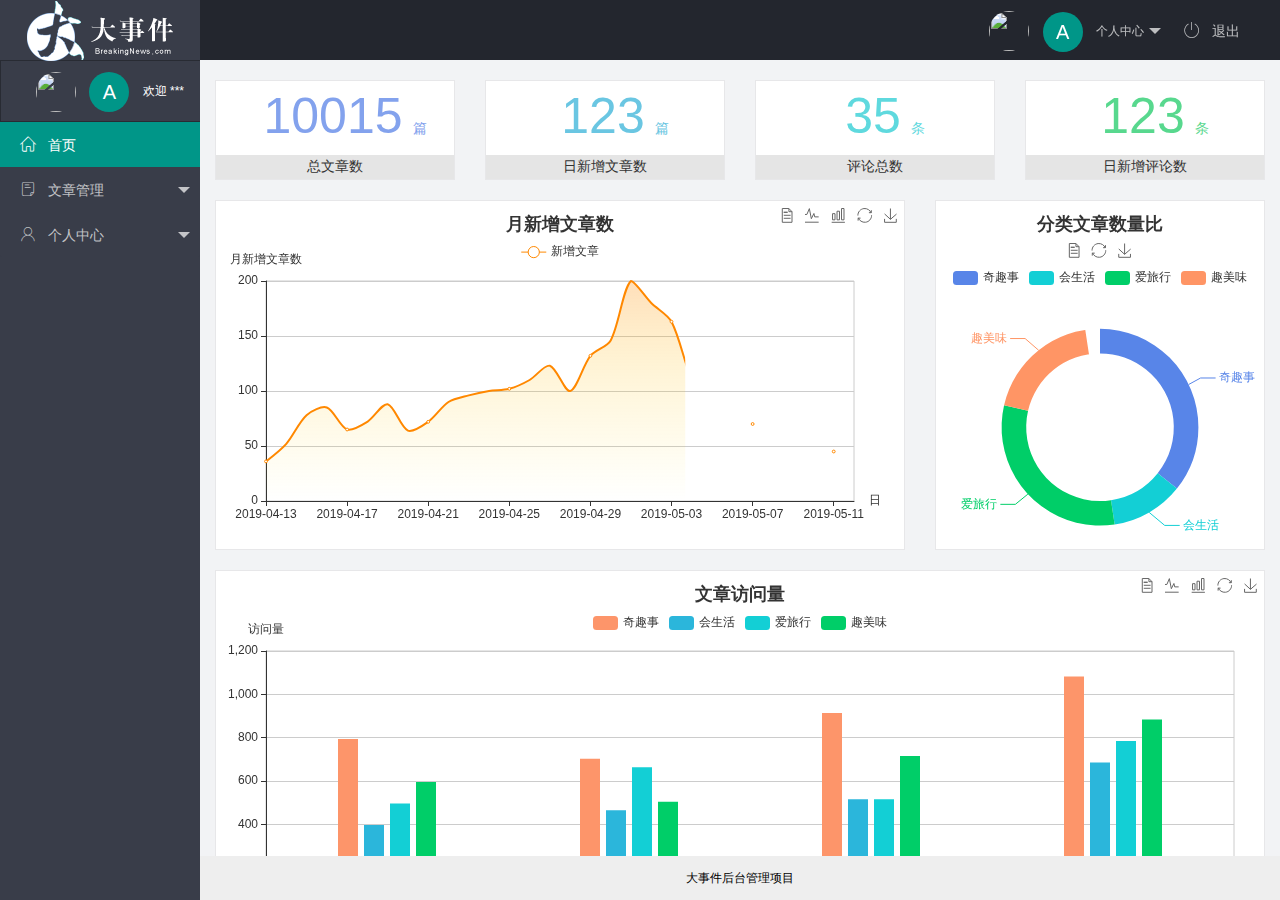
==== commit 2c8e0876: "完成个人中心功能的开发" ====
--- a/index.html
+++ b/index.html
@@ -31,9 +31,9 @@
             个人中心
           </a>
           <dl class="layui-nav-child">
-            <dd><a href="">基本资料</a></dd>
-            <dd><a href="">更换头像</a></dd>
-            <dd><a href="">重置密码</a></dd>
+            <dd><a href="/user/user_info.html" target="fm">基本资料</a></dd>
+            <dd><a href="/user/user_avatar.html" target="fm">更换头像</a></dd>
+            <dd><a href="/user/user_pwd.html" target="fm">重置密码</a></dd>
           </dl>
         </li>
         <li class="layui-nav-item" lay-header-event="menuRight" lay-unselect>
@@ -75,9 +75,9 @@
               <span class="iconfont icon-user"></span>
               个人中心</a>
             <dl class="layui-nav-child">
-              <dd><a href="javascript:;"><i class="layui-icon layui-icon-app"></i>基本资料</a></dd>
-              <dd><a href="javascript:;"><i class="layui-icon layui-icon-app"></i>更换头像</a></dd>
-              <dd><a href="javascript:;"><i class="layui-icon layui-icon-app"></i>重置密码</a></dd>
+              <dd><a href="/user/user_info.html" target="fm"><i class="layui-icon layui-icon-app"></i>基本资料</a></dd>
+              <dd><a href="/user/user_avatar.html" target="fm"><i class="layui-icon layui-icon-app"></i>更换头像</a></dd>
+              <dd><a href="/user/user_pwd.html" target="fm"><i class="layui-icon layui-icon-app"></i>重置密码</a></dd>
             </dl>
           </li>
         </ul>
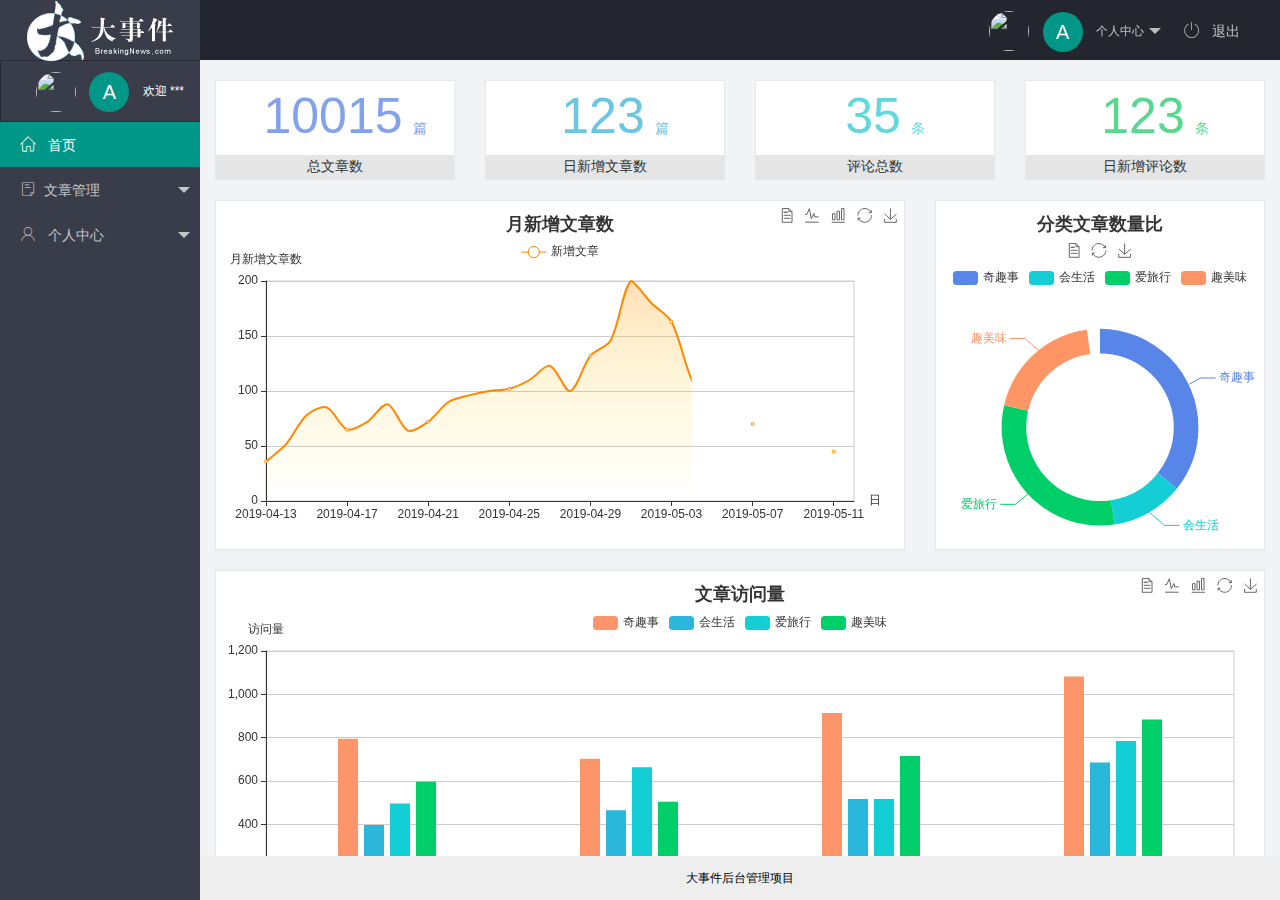
==== commit 2905376d: "完成文章管理相关功能的开发" ====
--- a/index.html
+++ b/index.html
@@ -61,13 +61,11 @@
             </a>
           </li>
           <li class="layui-nav-item">
-            <a class="" href="javascript:;">
-              <span class="iconfont icon-16"></span>
-              文章管理</a>
+            <a class="" href="javascript:;"><span class="iconfont icon-16"></span>文章管理</a>
             <dl class="layui-nav-child">
-              <dd><a href="javascript:;"><i class="layui-icon layui-icon-app"></i>文章类别</a></dd>
-              <dd><a href="javascript:;"><i class="layui-icon layui-icon-app"></i>文章列表</a></dd>
-              <dd><a href="javascript:;"><i class="layui-icon layui-icon-app"></i>发布文章</a></dd>
+              <dd><a href="/article/art_cate.html" target="fm"><i class="layui-icon layui-icon-app"></i>文章类别</a></dd>
+              <dd><a href="/article/art_list.html" target="fm"><i class="layui-icon layui-icon-app"></i>文章列表</a></dd>
+              <dd><a href="/article/art_pub.html" target="fm"><i class="layui-icon layui-icon-app"></i>发布文章</a></dd>
             </dl>
           </li>
           <li class="layui-nav-item">
